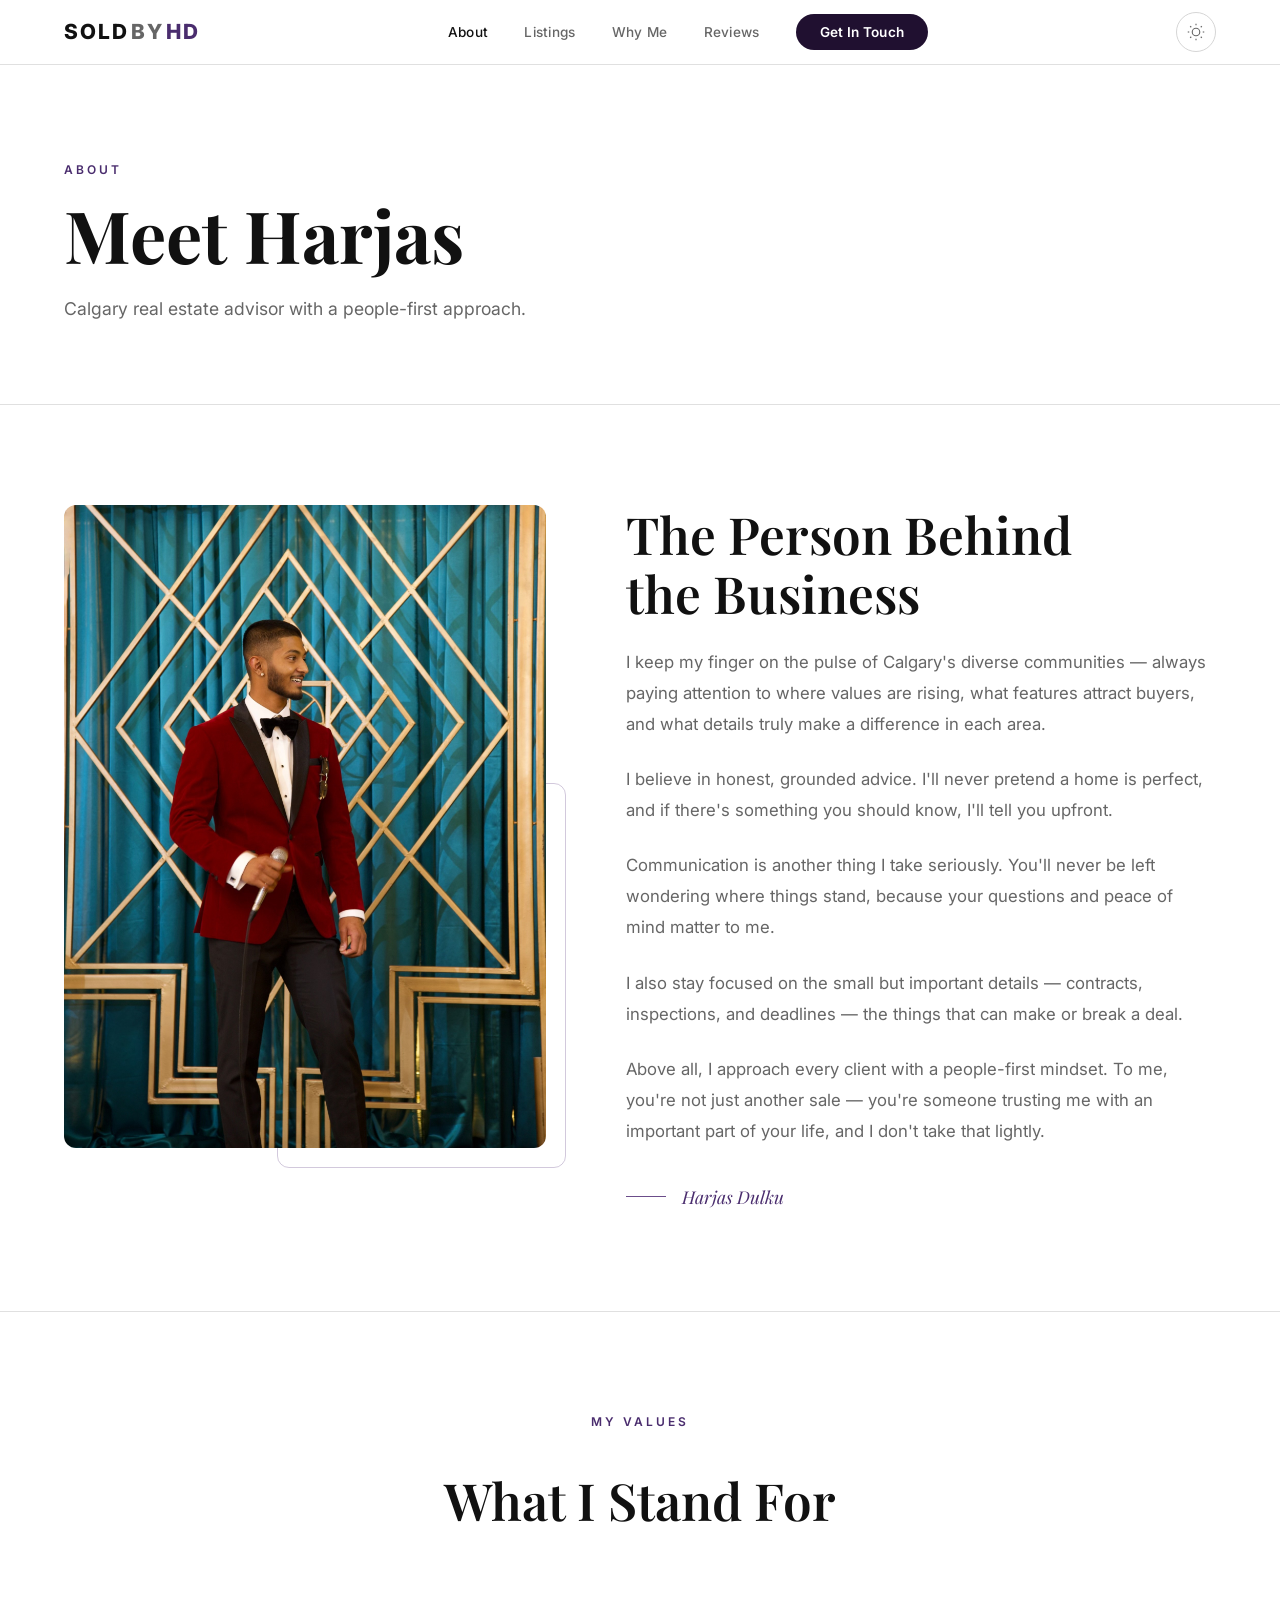
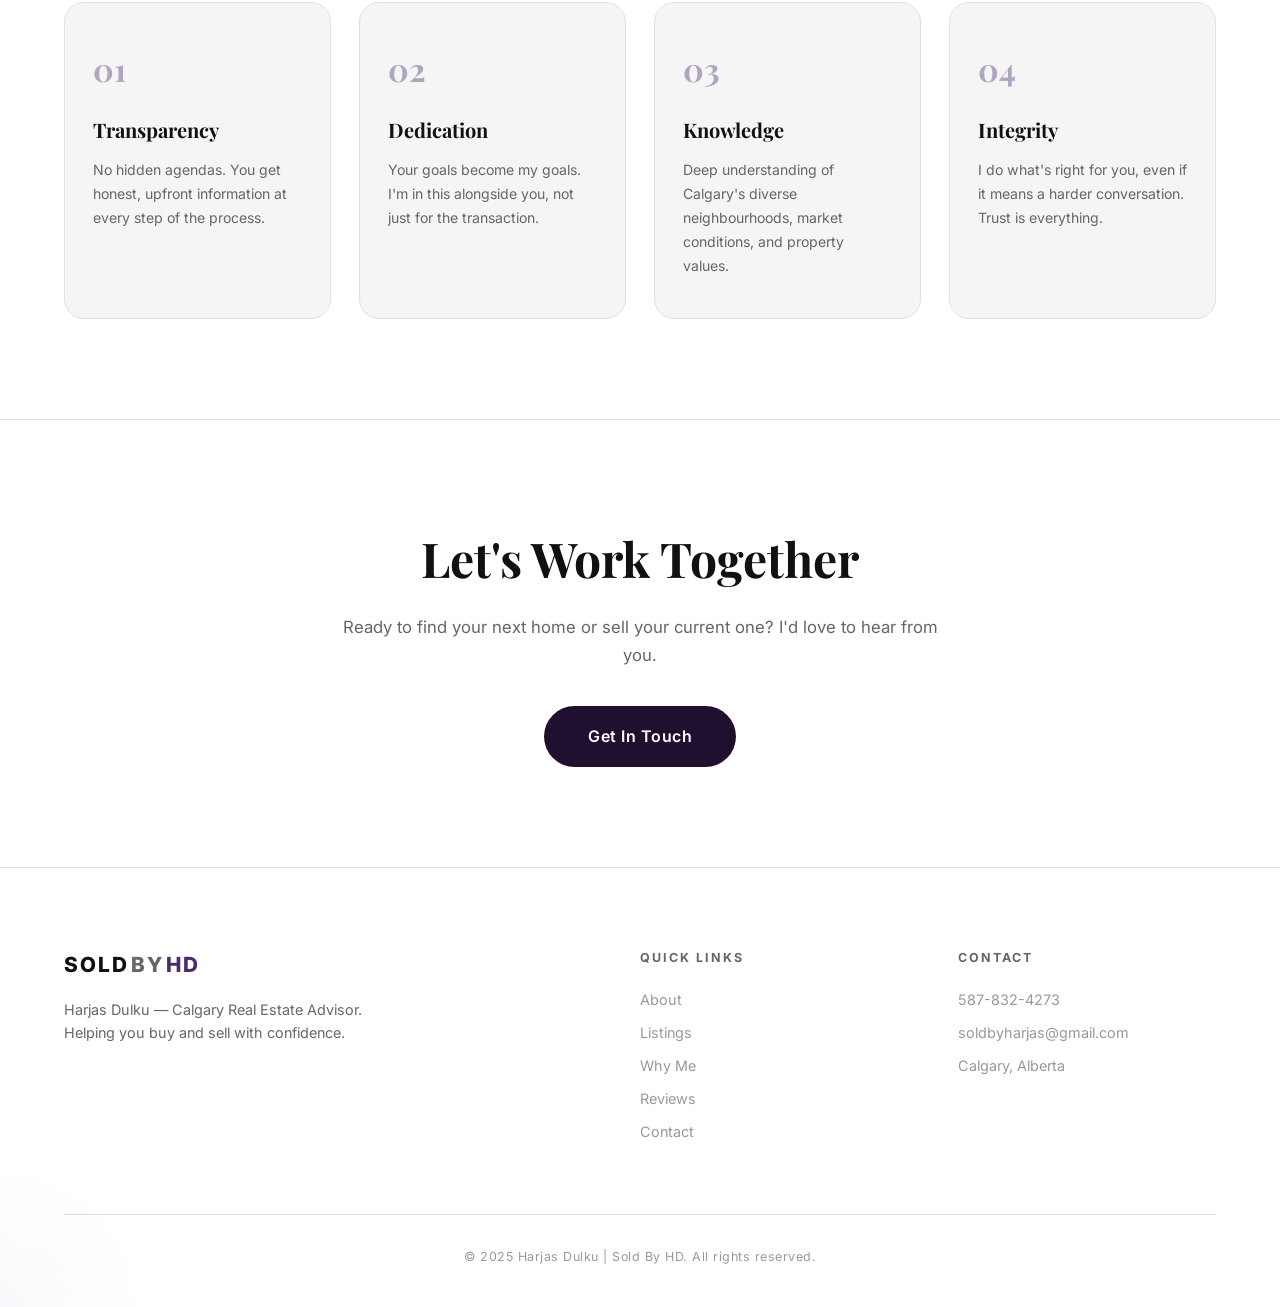
==== about.html @ 69836112 "Initial commit — Sold By HD realtor website Multi-page static site for Harjas Dulku (Calgary real es" ====
<!DOCTYPE html>
<html lang="en">
<head>
  <meta charset="UTF-8">
  <meta name="viewport" content="width=device-width, initial-scale=1.0">
  <title>About Harjas Dulku | Sold By HD — Calgary Real Estate</title>
  <meta name="description" content="Meet Harjas Dulku — Calgary real estate advisor with deep community knowledge, honest advice, and a people-first approach.">
  <link rel="preconnect" href="https://fonts.googleapis.com">
  <link rel="preconnect" href="https://fonts.gstatic.com" crossorigin>
  <link href="https://fonts.googleapis.com/css2?family=Inter:wght@300;400;500;600;700;800;900&family=Playfair+Display:ital,wght@0,400;0,500;0,600;0,700;1,400;1,500&display=swap" rel="stylesheet">
  <link rel="stylesheet" href="styles.css">
</head>
<body>

  <!-- NAVBAR -->
  <nav class="navbar scrolled" id="navbar">
    <div class="nav-container">
      <a href="index.html" class="nav-logo">
        <span class="logo-sold">SOLD</span><span class="logo-by">BY</span><span class="logo-hd">HD</span>
      </a>
      <ul class="nav-links" id="navLinks">
        <li><a href="about.html" class="active">About</a></li>
        <li><a href="listings.html">Listings</a></li>
        <li><a href="why-me.html">Why Me</a></li>
        <li><a href="reviews.html">Reviews</a></li>
        <li><a href="contact.html" class="nav-cta">Get In Touch</a></li>
      </ul>
      <div class="nav-right">
        <button class="theme-toggle" id="themeToggle" aria-label="Toggle light/dark mode">
          <svg class="icon-moon" viewBox="0 0 24 24" fill="none" stroke="currentColor" stroke-width="1.5"><path d="M21 12.79A9 9 0 1111.21 3 7 7 0 0021 12.79z"/></svg>
          <svg class="icon-sun" viewBox="0 0 24 24" fill="none" stroke="currentColor" stroke-width="1.5"><circle cx="12" cy="12" r="5"/><line x1="12" y1="1" x2="12" y2="3"/><line x1="12" y1="21" x2="12" y2="23"/><line x1="4.22" y1="4.22" x2="5.64" y2="5.64"/><line x1="18.36" y1="18.36" x2="19.78" y2="19.78"/><line x1="1" y1="12" x2="3" y2="12"/><line x1="21" y1="12" x2="23" y2="12"/><line x1="4.22" y1="19.78" x2="5.64" y2="18.36"/><line x1="18.36" y1="5.64" x2="19.78" y2="4.22"/></svg>
        </button>
        <button class="nav-toggle" id="navToggle" aria-label="Toggle navigation">
          <span></span><span></span><span></span>
        </button>
      </div>
    </div>
  </nav>

  <!-- PAGE HERO -->
  <section class="page-hero">
    <div class="container">
      <div class="page-hero-content">
        <div class="section-tag reveal">About</div>
        <h1 class="page-hero-title reveal">Meet Harjas</h1>
        <p class="page-hero-subtitle reveal">Calgary real estate advisor with a people-first approach.</p>
      </div>
    </div>
  </section>

  <!-- ABOUT MAIN -->
  <section class="about-page">
    <div class="container">
      <div class="about-page-grid">
        <div class="about-page-image reveal">
          <img src="Images/Dynamic Solo.jpeg" alt="Harjas Dulku at a formal event" class="about-real-image">
          <div class="about-image-accent"></div>
        </div>
        <div class="about-page-content">
          <h2 class="section-title reveal">The Person Behind<br>the Business</h2>
          <p class="about-text reveal">
            I keep my finger on the pulse of Calgary's diverse communities — always paying attention to where values are rising, what features attract buyers, and what details truly make a difference in each area.
          </p>
          <p class="about-text reveal">
            I believe in honest, grounded advice. I'll never pretend a home is perfect, and if there's something you should know, I'll tell you upfront.
          </p>
          <p class="about-text reveal">
            Communication is another thing I take seriously. You'll never be left wondering where things stand, because your questions and peace of mind matter to me.
          </p>
          <p class="about-text reveal">
            I also stay focused on the small but important details — contracts, inspections, and deadlines — the things that can make or break a deal.
          </p>
          <p class="about-text reveal">
            Above all, I approach every client with a people-first mindset. To me, you're not just another sale — you're someone trusting me with an important part of your life, and I don't take that lightly.
          </p>
          <div class="about-signature reveal">
            <div class="signature-line"></div>
            <span>Harjas Dulku</span>
          </div>
        </div>
      </div>
    </div>
  </section>

  <!-- VALUES -->
  <section class="values-section">
    <div class="container">
      <div class="section-header center">
        <div class="section-tag reveal">My Values</div>
        <h2 class="section-title reveal">What I Stand For</h2>
      </div>
      <div class="values-grid">
        <div class="value-card reveal">
          <div class="value-number">01</div>
          <h3>Transparency</h3>
          <p>No hidden agendas. You get honest, upfront information at every step of the process.</p>
        </div>
        <div class="value-card reveal">
          <div class="value-number">02</div>
          <h3>Dedication</h3>
          <p>Your goals become my goals. I'm in this alongside you, not just for the transaction.</p>
        </div>
        <div class="value-card reveal">
          <div class="value-number">03</div>
          <h3>Knowledge</h3>
          <p>Deep understanding of Calgary's diverse neighbourhoods, market conditions, and property values.</p>
        </div>
        <div class="value-card reveal">
          <div class="value-number">04</div>
          <h3>Integrity</h3>
          <p>I do what's right for you, even if it means a harder conversation. Trust is everything.</p>
        </div>
      </div>
    </div>
  </section>

  <!-- ABOUT CTA -->
  <section class="cta-banner">
    <div class="container">
      <div class="cta-content reveal">
        <h2>Let's Work Together</h2>
        <p>Ready to find your next home or sell your current one? I'd love to hear from you.</p>
        <a href="contact.html" class="btn btn-primary btn-lg">Get In Touch</a>
      </div>
    </div>
  </section>

  <!-- FOOTER -->
  <footer class="footer">
    <div class="container">
      <div class="footer-grid">
        <div class="footer-brand">
          <a href="index.html" class="nav-logo">
            <span class="logo-sold">SOLD</span><span class="logo-by">BY</span><span class="logo-hd">HD</span>
          </a>
          <p>Harjas Dulku — Calgary Real Estate Advisor. Helping you buy and sell with confidence.</p>
        </div>
        <div class="footer-links">
          <h4>Quick Links</h4>
          <a href="about.html">About</a>
          <a href="listings.html">Listings</a>
          <a href="why-me.html">Why Me</a>
          <a href="reviews.html">Reviews</a>
          <a href="contact.html">Contact</a>
        </div>
        <div class="footer-contact">
          <h4>Contact</h4>
          <a href="tel:+15878324273">587-832-4273</a>
          <a href="mailto:soldbyharjas@gmail.com">soldbyharjas@gmail.com</a>
          <p>Calgary, Alberta</p>
        </div>
      </div>
      <div class="footer-bottom">
        <p>&copy; 2025 Harjas Dulku | Sold By HD. All rights reserved.</p>
      </div>
    </div>
  </footer>

  <script src="script.js"></script>
</body>
</html>
---- styles.css ----
/* ============================================================
   SOLD BY HD — Harjas Dulku Real Estate
   Dark theme, flat black, no gradients. Clean & modern.
   ============================================================ */

/* --- RESET & BASE --- */
*, *::before, *::after {
  margin: 0;
  padding: 0;
  box-sizing: border-box;
}

/* Dark mode (default) */
:root,
[data-theme="dark"] {
  --black: #000000;
  --bg: #000000;
  --bg-card: #0a0a0a;
  --bg-elevated: #111111;
  --bg-hover: #1a1a1a;
  --white: #ffffff;
  --text: #e0e0e0;
  --text-muted: #888888;
  --text-dim: #555555;
  --accent: #201030;
  --accent-hover: #2e1a45;
  --accent-dim: rgba(32, 16, 48, 0.3);
  --accent-light: #a78bcc;
  --accent-text: #c4aee0;
  --border: #1a1a1a;
  --border-light: #222222;
  --radius: 12px;
  --radius-sm: 8px;
  --radius-lg: 20px;
  --transition: 0.35s cubic-bezier(0.25, 0.46, 0.45, 0.94);
  --transition-fast: 0.2s ease;
  --font-body: 'Inter', -apple-system, BlinkMacSystemFont, sans-serif;
  --font-display: 'Playfair Display', Georgia, serif;
}

/* Light mode */
[data-theme="light"] {
  --black: #ffffff;
  --bg: #ffffff;
  --bg-card: #f5f5f5;
  --bg-elevated: #eeeeee;
  --bg-hover: #e8e8e8;
  --white: #111111;
  --text: #333333;
  --text-muted: #666666;
  --text-dim: #999999;
  --accent: #201030;
  --accent-hover: #2e1a45;
  --accent-dim: rgba(32, 16, 48, 0.08);
  --accent-light: #6b4d8a;
  --accent-text: #4a2d6e;
  --border: #e0e0e0;
  --border-light: #d5d5d5;
}

/* System preference: light */
@media (prefers-color-scheme: light) {
  :root:not([data-theme="dark"]) {
    --black: #ffffff;
    --bg: #ffffff;
    --bg-card: #f5f5f5;
    --bg-elevated: #eeeeee;
    --bg-hover: #e8e8e8;
    --white: #111111;
    --text: #333333;
    --text-muted: #666666;
    --text-dim: #999999;
    --accent: #201030;
    --accent-hover: #2e1a45;
    --accent-dim: rgba(32, 16, 48, 0.08);
    --accent-light: #6b4d8a;
    --accent-text: #4a2d6e;
    --border: #e0e0e0;
    --border-light: #d5d5d5;
  }
}

html {
  scroll-behavior: smooth;
  scroll-padding-top: 80px;
}

body {
  font-family: var(--font-body);
  background: var(--black);
  color: var(--text);
  line-height: 1.6;
  -webkit-font-smoothing: antialiased;
  -moz-osx-font-smoothing: grayscale;
  overflow-x: hidden;
}

a {
  color: inherit;
  text-decoration: none;
}

img {
  max-width: 100%;
  display: block;
}

.container {
  max-width: 1200px;
  margin: 0 auto;
  padding: 0 24px;
}

/* --- REVEAL ANIMATION --- */
.reveal {
  opacity: 0;
  transform: translateY(40px);
  transition: opacity 0.8s cubic-bezier(0.25, 0.46, 0.45, 0.94),
              transform 0.8s cubic-bezier(0.25, 0.46, 0.45, 0.94);
}

.reveal.visible {
  opacity: 1;
  transform: translateY(0);
}

/* stagger children */
.reveal:nth-child(2) { transition-delay: 0.1s; }
.reveal:nth-child(3) { transition-delay: 0.2s; }
.reveal:nth-child(4) { transition-delay: 0.3s; }
.reveal:nth-child(5) { transition-delay: 0.4s; }

/* --- SECTION TAGS & TITLES --- */
.section-tag {
  font-size: 0.75rem;
  font-weight: 600;
  letter-spacing: 3px;
  text-transform: uppercase;
  color: var(--accent-text);
  margin-bottom: 16px;
}

.section-title {
  font-family: var(--font-display);
  font-size: clamp(2rem, 5vw, 3.2rem);
  font-weight: 600;
  color: var(--white);
  line-height: 1.15;
  margin-bottom: 24px;
}

.section-header {
  display: flex;
  justify-content: space-between;
  align-items: flex-end;
  margin-bottom: 48px;
  gap: 24px;
}

.section-header.center {
  flex-direction: column;
  align-items: center;
  text-align: center;
}

/* --- BUTTONS --- */
.btn {
  display: inline-flex;
  align-items: center;
  justify-content: center;
  gap: 8px;
  padding: 14px 32px;
  font-family: var(--font-body);
  font-size: 0.875rem;
  font-weight: 600;
  letter-spacing: 0.5px;
  border-radius: 50px;
  border: none;
  cursor: pointer;
  transition: all var(--transition);
  white-space: nowrap;
}

.btn-primary {
  background: var(--accent);
  color: #ffffff;
}

.btn-primary:hover {
  background: var(--accent-hover);
  transform: translateY(-2px);
  box-shadow: 0 8px 30px rgba(32, 16, 48, 0.5);
}

.btn-ghost {
  background: transparent;
  color: var(--white);
  border: 1px solid var(--border-light);
}

.btn-ghost:hover {
  border-color: var(--accent-light);
  color: var(--accent-text);
  transform: translateY(-2px);
}

.btn-lg {
  padding: 18px 44px;
  font-size: 1rem;
}

.btn-full {
  width: 100%;
}

/* ============================================================
   NAVBAR
   ============================================================ */
.navbar {
  position: fixed;
  top: 0;
  left: 0;
  width: 100%;
  z-index: 1000;
  padding: 20px 0;
  transition: all var(--transition);
}

.navbar.scrolled {
  background: color-mix(in srgb, var(--bg) 92%, transparent);
  backdrop-filter: blur(20px);
  -webkit-backdrop-filter: blur(20px);
  padding: 12px 0;
  border-bottom: 1px solid var(--border);
}

.nav-container {
  max-width: 1200px;
  margin: 0 auto;
  padding: 0 24px;
  display: flex;
  align-items: center;
  justify-content: space-between;
}

.nav-logo {
  font-size: 1.3rem;
  font-weight: 800;
  letter-spacing: 2px;
  display: flex;
  gap: 2px;
}

.logo-sold { color: var(--white); }
.logo-by { color: var(--text-muted); }
.logo-hd { color: var(--accent-text); }

.nav-links {
  display: flex;
  align-items: center;
  gap: 36px;
  list-style: none;
}

.nav-links a {
  font-size: 0.85rem;
  font-weight: 500;
  color: var(--text-muted);
  transition: color var(--transition-fast);
  letter-spacing: 0.3px;
}

.nav-links a:hover {
  color: var(--white);
}

.nav-cta {
  padding: 10px 24px !important;
  background: var(--accent);
  color: #ffffff !important;
  border-radius: 50px;
  font-weight: 600 !important;
}

.nav-cta:hover {
  background: var(--accent-hover) !important;
  color: #ffffff !important;
}

/* Nav right group */
.nav-right {
  display: flex;
  align-items: center;
  gap: 12px;
  flex-shrink: 0;
}

/* Theme toggle */
.theme-toggle {
  width: 40px;
  height: 40px;
  border: 1px solid var(--border-light);
  border-radius: 50%;
  background: transparent;
  color: var(--text-muted);
  cursor: pointer;
  display: flex;
  align-items: center;
  justify-content: center;
  transition: all var(--transition-fast);
  flex-shrink: 0;
}

.theme-toggle:hover {
  border-color: var(--accent-light);
  color: var(--accent-text);
}

.theme-toggle svg {
  width: 18px;
  height: 18px;
}

.theme-toggle .icon-moon,
.theme-toggle .icon-sun {
  display: none;
}

/* Show moon in dark mode (click to go light) */
:root:not([data-theme="light"]) .theme-toggle .icon-moon {
  display: block;
}
:root:not([data-theme="light"]) .theme-toggle .icon-sun {
  display: none;
}

/* Show sun in light mode (click to go dark) */
[data-theme="light"] .theme-toggle .icon-sun {
  display: block;
}
[data-theme="light"] .theme-toggle .icon-moon {
  display: none;
}

/* System light preference without explicit theme */
@media (prefers-color-scheme: light) {
  :root:not([data-theme="dark"]):not([data-theme="light"]) .theme-toggle .icon-sun {
    display: block;
  }
  :root:not([data-theme="dark"]):not([data-theme="light"]) .theme-toggle .icon-moon {
    display: none;
  }
}

/* Mobile toggle */
.nav-toggle {
  display: none;
  flex-direction: column;
  gap: 5px;
  background: none;
  border: none;
  cursor: pointer;
  padding: 4px;
  z-index: 1001;
}

.nav-toggle span {
  width: 24px;
  height: 2px;
  background: var(--white);
  transition: all var(--transition);
  border-radius: 2px;
}

.nav-toggle.active span:nth-child(1) {
  transform: rotate(45deg) translate(5px, 5px);
}

.nav-toggle.active span:nth-child(2) {
  opacity: 0;
}

.nav-toggle.active span:nth-child(3) {
  transform: rotate(-45deg) translate(5px, -5px);
}

/* ============================================================
   HERO
   ============================================================ */
.hero {
  position: relative;
  min-height: 100vh;
  display: flex;
  align-items: center;
  padding: 120px 24px 80px;
  overflow: hidden;
}

.hero-bg-overlay {
  position: absolute;
  inset: 0;
  background: var(--black);
  z-index: 0;
}

.hero-image {
  position: absolute;
  top: 0;
  right: 0;
  width: 45%;
  height: 100%;
  z-index: 1;
  overflow: hidden;
}

.hero-image img {
  width: 100%;
  height: 100%;
  object-fit: cover;
  object-position: top center;
}

/* Fade the image edges into the background */
.hero-image::after {
  content: '';
  position: absolute;
  inset: 0;
  background:
    linear-gradient(to right, var(--bg) 0%, transparent 30%),
    linear-gradient(to bottom, var(--bg) 0%, transparent 15%);
  pointer-events: none;
}

.hero-content {
  position: relative;
  z-index: 2;
  max-width: 650px;
}

.hero-tag {
  font-size: 0.75rem;
  font-weight: 600;
  letter-spacing: 4px;
  text-transform: uppercase;
  color: var(--accent-text);
  margin-bottom: 28px;
}

.hero-title {
  font-family: var(--font-display);
  font-size: clamp(3rem, 7vw, 5.5rem);
  font-weight: 700;
  line-height: 1.05;
  margin-bottom: 28px;
}

.hero-line {
  display: block;
  color: var(--white);
}

.hero-line.accent {
  color: var(--accent-text);
  font-style: italic;
}

.hero-subtitle {
  font-size: 1.1rem;
  color: var(--text-muted);
  line-height: 1.7;
  max-width: 480px;
  margin-bottom: 40px;
}

.hero-actions {
  display: flex;
  gap: 16px;
  flex-wrap: wrap;
}

/* Scroll indicator */
.hero-scroll-indicator {
  position: absolute;
  bottom: 40px;
  left: 50%;
  transform: translateX(-50%);
  display: flex;
  flex-direction: column;
  align-items: center;
  gap: 8px;
  z-index: 3;
}

.hero-scroll-indicator span {
  font-size: 0.65rem;
  letter-spacing: 3px;
  text-transform: uppercase;
  color: var(--text-dim);
}

.scroll-line {
  width: 1px;
  height: 50px;
  background: var(--text-dim);
  position: relative;
  overflow: hidden;
}

.scroll-line::after {
  content: '';
  position: absolute;
  top: -100%;
  left: 0;
  width: 100%;
  height: 100%;
  background: var(--accent-light);
  animation: scrollPulse 2s ease-in-out infinite;
}

@keyframes scrollPulse {
  0% { top: -100%; }
  100% { top: 100%; }
}

/* ============================================================
   STATS BAR
   ============================================================ */
.stats-bar {
  padding: 60px 0;
  border-top: 1px solid var(--border);
  border-bottom: 1px solid var(--border);
}

.stats-grid {
  display: flex;
  align-items: center;
  justify-content: center;
  gap: 0;
}

.stat-item {
  flex: 1;
  text-align: center;
  padding: 16px 24px;
}

.stat-number {
  font-family: var(--font-display);
  font-size: clamp(2.2rem, 4vw, 3.5rem);
  font-weight: 700;
  color: var(--white);
}

.stat-suffix {
  font-family: var(--font-display);
  font-size: clamp(1.5rem, 3vw, 2.2rem);
  color: var(--accent-text);
  font-weight: 600;
}

.stat-label {
  display: block;
  font-size: 0.78rem;
  color: var(--text-muted);
  letter-spacing: 1px;
  text-transform: uppercase;
  margin-top: 8px;
}

.stat-divider {
  width: 1px;
  height: 60px;
  background: var(--border-light);
}

/* ============================================================
   ABOUT
   ============================================================ */
.about {
  padding: 120px 0;
}

.about-grid {
  display: grid;
  grid-template-columns: 1fr 1fr;
  gap: 80px;
  align-items: center;
}

.about-image {
  position: relative;
}

.about-image-accent {
  position: absolute;
  bottom: -20px;
  right: -20px;
  width: 60%;
  height: 60%;
  border: 1px solid var(--accent-light);
  border-radius: var(--radius);
  z-index: -1;
  opacity: 0.3;
}

.about-text {
  font-size: 1.05rem;
  color: var(--text-muted);
  line-height: 1.8;
  margin-bottom: 20px;
}

.about-signature {
  display: flex;
  align-items: center;
  gap: 16px;
  margin-top: 36px;
}

.signature-line {
  width: 40px;
  height: 1px;
  background: var(--accent-light);
}

.about-signature span {
  font-family: var(--font-display);
  font-size: 1.1rem;
  font-style: italic;
  color: var(--accent-text);
}

/* Image placeholders */
.image-placeholder {
  background: var(--bg-card);
  border: 1px solid var(--border);
  border-radius: var(--radius);
  display: flex;
  align-items: center;
  justify-content: center;
  overflow: hidden;
}

.image-placeholder span {
  font-size: 0.7rem;
  letter-spacing: 3px;
  text-transform: uppercase;
  color: var(--text-dim);
  font-weight: 600;
}

.image-placeholder.portrait {
  aspect-ratio: 3/4;
}

.image-placeholder.portrait.tall {
  aspect-ratio: 2/3;
}

.image-placeholder.landscape {
  aspect-ratio: 16/10;
}

/* ============================================================
   SERVICES
   ============================================================ */
.services {
  padding: 100px 0;
  border-top: 1px solid var(--border);
}

.services-grid {
  display: grid;
  grid-template-columns: repeat(3, 1fr);
  gap: 32px;
}

.service-card {
  background: var(--bg-card);
  border: 1px solid var(--border);
  border-radius: var(--radius-lg);
  padding: 44px 36px;
  transition: all var(--transition);
}

.service-card:hover {
  border-color: var(--accent-light);
  transform: translateY(-4px);
  background: var(--bg-elevated);
}

.service-icon {
  width: 48px;
  height: 48px;
  color: var(--accent-text);
  margin-bottom: 28px;
}

.service-icon svg {
  width: 100%;
  height: 100%;
}

.service-card h3 {
  font-family: var(--font-display);
  font-size: 1.4rem;
  color: var(--white);
  margin-bottom: 14px;
}

.service-card p {
  font-size: 0.92rem;
  color: var(--text-muted);
  line-height: 1.7;
}

/* ============================================================
   LISTINGS
   ============================================================ */
.listings {
  padding: 120px 0;
  border-top: 1px solid var(--border);
}

.listings-grid {
  display: grid;
  grid-template-columns: repeat(3, 1fr);
  gap: 28px;
}

.listing-card {
  background: var(--bg-card);
  border: 1px solid var(--border);
  border-radius: var(--radius-lg);
  overflow: hidden;
  transition: all var(--transition);
  display: block;
}

.listing-card:hover {
  border-color: var(--accent-light);
  transform: translateY(-6px);
  box-shadow: 0 20px 60px rgba(0, 0, 0, 0.4);
}

.listing-image {
  position: relative;
  overflow: hidden;
}

.listing-image .image-placeholder {
  border-radius: 0;
  border: none;
}

.listing-badge {
  position: absolute;
  top: 16px;
  left: 16px;
  background: var(--accent);
  color: #ffffff;
  font-size: 0.7rem;
  font-weight: 700;
  letter-spacing: 1px;
  text-transform: uppercase;
  padding: 6px 14px;
  border-radius: 50px;
}

.listing-badge.soon {
  background: var(--bg-elevated);
  color: var(--text-muted);
  border: 1px solid var(--border-light);
}

.listing-overlay {
  position: absolute;
  inset: 0;
  background: rgba(0, 0, 0, 0.6);
  display: flex;
  align-items: center;
  justify-content: center;
  opacity: 0;
  transition: opacity var(--transition);
}

.listing-card:hover .listing-overlay {
  opacity: 1;
}

.listing-overlay span {
  color: var(--white);
  font-size: 0.85rem;
  font-weight: 600;
  letter-spacing: 0.5px;
}

.listing-info {
  padding: 24px;
}

.listing-info h3 {
  font-family: var(--font-display);
  font-size: 1.2rem;
  color: var(--white);
  margin-bottom: 8px;
}

.listing-location {
  display: flex;
  align-items: center;
  gap: 6px;
  font-size: 0.85rem;
  color: var(--text-muted);
  margin-bottom: 16px;
}

.listing-location svg {
  color: var(--accent-text);
  flex-shrink: 0;
}

.listing-details {
  padding-top: 16px;
  border-top: 1px solid var(--border);
}

.listing-details span {
  font-size: 0.8rem;
  font-weight: 600;
  color: var(--accent-text);
  letter-spacing: 0.3px;
}

/* Featured duo layout (2/3 + 1/3) */
.featured-duo {
  display: grid;
  grid-template-columns: 2fr 1fr;
  gap: 28px;
  align-items: stretch;
}

.featured-duo .listing-card {
  height: 100%;
}

.featured-duo .listing-cta-card {
  min-height: 100%;
}

@media (max-width: 768px) {
  .featured-duo {
    grid-template-columns: 1fr;
  }
}

/* Real listing images */
.listing-real-image {
  width: 100%;
  aspect-ratio: 16/10;
  object-fit: cover;
  display: block;
}

.listing-real-image.lg {
  aspect-ratio: auto;
  height: 100%;
  min-height: 350px;
}

/* Sold listing cards */
.listing-card.sold {
  opacity: 0.7;
}

.listing-card.sold:hover {
  opacity: 1;
}

.sold-hero {
  aspect-ratio: 16/10;
  background: var(--bg-elevated);
  display: flex;
  align-items: center;
  justify-content: center;
  position: relative;
  overflow: hidden;
}

.sold-hero::before {
  content: '';
  position: absolute;
  inset: 0;
  border: 1px solid var(--border);
  opacity: 0.5;
}

.sold-hero-text {
  font-family: var(--font-display);
  font-size: 2.5rem;
  font-weight: 700;
  font-style: italic;
  color: var(--text-dim);
  letter-spacing: 4px;
  text-transform: uppercase;
  opacity: 0.35;
  user-select: none;
}

.listing-card.sold:hover .sold-hero-text {
  opacity: 0.55;
}

.listing-badge.sold-badge {
  background: #1a1a1a;
  color: #888888;
  border: 1px solid #333333;
}

.sold-text {
  color: var(--text-dim) !important;
}

/* CTA listing card */
.listing-cta-card {
  border: 1px dashed var(--border-light) !important;
  background: transparent !important;
  display: flex !important;
  align-items: center;
  justify-content: center;
  cursor: pointer;
}

.listing-cta-card:hover {
  border-color: var(--accent-light) !important;
  background: var(--bg-card) !important;
}

.listing-cta-inner {
  text-align: center;
  padding: 40px 24px;
}

.listing-cta-icon {
  width: 56px;
  height: 56px;
  border-radius: 50%;
  border: 1px solid var(--border-light);
  display: flex;
  align-items: center;
  justify-content: center;
  margin: 0 auto 20px;
  color: var(--text-dim);
  transition: all var(--transition);
}

.listing-cta-card:hover .listing-cta-icon {
  border-color: var(--accent-light);
  color: var(--accent-text);
}

.listing-cta-inner h3 {
  font-family: var(--font-display);
  font-size: 1.2rem;
  color: var(--white);
  margin-bottom: 8px;
}

.listing-cta-inner p {
  font-size: 0.85rem;
  color: var(--text-muted);
  line-height: 1.6;
  margin-bottom: 16px;
}

.listing-cta-link {
  font-size: 0.82rem;
  font-weight: 600;
  color: var(--accent-text);
  letter-spacing: 0.3px;
}

/* ============================================================
   WHY ME
   ============================================================ */
.why-me {
  padding: 120px 0;
  border-top: 1px solid var(--border);
}

.why-me-grid {
  display: grid;
  grid-template-columns: 1.2fr 0.8fr;
  gap: 80px;
  align-items: start;
}

.why-me-points {
  display: flex;
  flex-direction: column;
  gap: 36px;
  margin-top: 16px;
}

.why-point {
  display: flex;
  gap: 24px;
  align-items: flex-start;
  padding: 28px;
  background: var(--bg-card);
  border: 1px solid var(--border);
  border-radius: var(--radius);
  transition: all var(--transition);
}

.why-point:hover {
  border-color: var(--accent-light);
  background: var(--bg-elevated);
}

.why-point-number {
  font-family: var(--font-display);
  font-size: 1.8rem;
  font-weight: 700;
  color: var(--accent-text);
  opacity: 0.5;
  line-height: 1;
  flex-shrink: 0;
  min-width: 40px;
}

.why-point h4 {
  font-size: 1.05rem;
  color: var(--white);
  margin-bottom: 8px;
  font-weight: 600;
}

.why-point p {
  font-size: 0.9rem;
  color: var(--text-muted);
  line-height: 1.7;
}

.why-me-visual {
  position: sticky;
  top: 120px;
}

/* ============================================================
   REVIEWS
   ============================================================ */
.reviews {
  padding: 120px 0;
  border-top: 1px solid var(--border);
}

.reviews-grid {
  display: grid;
  grid-template-columns: repeat(3, 1fr);
  gap: 28px;
  margin-top: 48px;
}

.review-card {
  background: var(--bg-card);
  border: 1px solid var(--border);
  border-radius: var(--radius-lg);
  padding: 40px 32px;
  transition: all var(--transition);
}

.review-card:hover {
  border-color: var(--accent-light);
  transform: translateY(-4px);
}

.review-stars {
  color: var(--accent-text);
  font-size: 1.1rem;
  letter-spacing: 3px;
  margin-bottom: 20px;
}

.review-text {
  font-size: 0.95rem;
  color: var(--text-muted);
  line-height: 1.7;
  font-style: italic;
  margin-bottom: 28px;
}

.review-author {
  display: flex;
  align-items: center;
  gap: 14px;
}

.review-avatar {
  width: 44px;
  height: 44px;
  border-radius: 50%;
  background: var(--bg-elevated);
  border: 1px solid var(--border-light);
  display: flex;
  align-items: center;
  justify-content: center;
  color: var(--text-dim);
  font-size: 0.85rem;
}

.promise-title {
  font-family: var(--font-display);
  font-size: 1.1rem;
  color: var(--white);
  margin-bottom: 12px;
}

.review-author strong {
  display: block;
  color: var(--white);
  font-size: 0.9rem;
}

.review-author span {
  font-size: 0.78rem;
  color: var(--text-dim);
}

/* ============================================================
   CTA BANNER
   ============================================================ */
.cta-banner {
  padding: 100px 0;
  border-top: 1px solid var(--border);
}

.cta-content {
  text-align: center;
  max-width: 600px;
  margin: 0 auto;
}

.cta-content h2 {
  font-family: var(--font-display);
  font-size: clamp(2rem, 4vw, 3rem);
  color: var(--white);
  margin-bottom: 16px;
}

.cta-content p {
  color: var(--text-muted);
  font-size: 1.05rem;
  line-height: 1.7;
  margin-bottom: 36px;
}

/* ============================================================
   CONTACT
   ============================================================ */
.contact {
  padding: 120px 0;
  border-top: 1px solid var(--border);
}

.contact-grid {
  display: grid;
  grid-template-columns: 1fr 1fr;
  gap: 80px;
}

.contact-text {
  font-size: 1rem;
  color: var(--text-muted);
  line-height: 1.7;
  margin-bottom: 40px;
}

.contact-details {
  display: flex;
  flex-direction: column;
  gap: 20px;
  margin-bottom: 36px;
}

.contact-item {
  display: flex;
  align-items: center;
  gap: 16px;
  padding: 20px;
  background: var(--bg-card);
  border: 1px solid var(--border);
  border-radius: var(--radius);
  transition: all var(--transition);
}

.contact-item:hover {
  border-color: var(--accent-light);
  background: var(--bg-elevated);
}

.contact-icon {
  width: 40px;
  height: 40px;
  color: var(--accent-text);
  flex-shrink: 0;
}

.contact-icon svg {
  width: 100%;
  height: 100%;
}

.contact-label {
  display: block;
  font-size: 0.72rem;
  letter-spacing: 1.5px;
  text-transform: uppercase;
  color: var(--text-dim);
  margin-bottom: 2px;
}

.contact-value {
  font-size: 1rem;
  color: var(--white);
  font-weight: 500;
}

/* Social Links */
.social-links {
  display: flex;
  gap: 12px;
}

.social-link {
  width: 48px;
  height: 48px;
  border: 1px solid var(--border-light);
  border-radius: 50%;
  display: flex;
  align-items: center;
  justify-content: center;
  color: var(--text-muted);
  transition: all var(--transition);
}

.social-link svg {
  width: 20px;
  height: 20px;
}

.social-link:hover {
  border-color: var(--accent-light);
  color: var(--accent-text);
  transform: translateY(-3px);
}

/* Contact Form */
.contact-form-wrap {
  background: var(--bg-card);
  border: 1px solid var(--border);
  border-radius: var(--radius-lg);
  padding: 48px;
}

.contact-form {
  display: grid;
  grid-template-columns: 1fr 1fr;
  gap: 24px;
}

.form-group {
  position: relative;
}

.form-group.full {
  grid-column: 1 / -1;
}

.form-group input,
.form-group textarea,
.form-group select {
  width: 100%;
  padding: 18px 16px 8px;
  background: var(--bg-elevated);
  border: 1px solid var(--border-light);
  border-radius: var(--radius-sm);
  color: var(--white);
  font-family: var(--font-body);
  font-size: 0.92rem;
  transition: border-color var(--transition-fast);
  outline: none;
  -webkit-appearance: none;
}

.form-group select {
  cursor: pointer;
}

.form-group textarea {
  resize: vertical;
  min-height: 120px;
}

.form-group input:focus,
.form-group textarea:focus,
.form-group select:focus {
  border-color: var(--accent-light);
}

.form-group label {
  position: absolute;
  top: 50%;
  left: 16px;
  transform: translateY(-50%);
  font-size: 0.85rem;
  color: var(--text-dim);
  pointer-events: none;
  transition: all var(--transition-fast);
}

.form-group textarea ~ label {
  top: 18px;
  transform: none;
}

.form-group input:focus ~ label,
.form-group input:not(:placeholder-shown) ~ label,
.form-group textarea:focus ~ label,
.form-group textarea:not(:placeholder-shown) ~ label,
.form-group select:focus ~ label,
.form-group select:valid ~ label {
  top: 8px;
  transform: none;
  font-size: 0.65rem;
  letter-spacing: 1px;
  text-transform: uppercase;
  color: var(--accent-text);
}

/* ============================================================
   FOOTER
   ============================================================ */
.footer {
  padding: 80px 0 40px;
  border-top: 1px solid var(--border);
}

.footer-grid {
  display: grid;
  grid-template-columns: 2fr 1fr 1fr;
  gap: 60px;
  margin-bottom: 60px;
}

.footer-brand p {
  color: var(--text-muted);
  font-size: 0.9rem;
  line-height: 1.6;
  margin-top: 16px;
  max-width: 300px;
}

.footer-links h4,
.footer-contact h4 {
  font-size: 0.78rem;
  letter-spacing: 2px;
  text-transform: uppercase;
  color: var(--text-muted);
  margin-bottom: 20px;
}

.footer-links a,
.footer-contact a,
.footer-contact p {
  display: block;
  font-size: 0.9rem;
  color: var(--text-dim);
  margin-bottom: 10px;
  transition: color var(--transition-fast);
}

.footer-links a:hover,
.footer-contact a:hover {
  color: var(--accent-text);
}

.footer-bottom {
  padding-top: 32px;
  border-top: 1px solid var(--border);
  text-align: center;
}

.footer-bottom p {
  font-size: 0.78rem;
  color: var(--text-dim);
  letter-spacing: 0.5px;
}

/* ============================================================
   RESPONSIVE
   ============================================================ */
@media (max-width: 1024px) {
  .about-grid {
    gap: 48px;
  }

  .why-me-grid {
    grid-template-columns: 1fr;
    gap: 48px;
  }

  .why-me-visual {
    position: static;
    max-width: 400px;
    margin: 0 auto;
  }

  .listings-grid {
    grid-template-columns: repeat(2, 1fr);
  }

  .services-grid {
    grid-template-columns: repeat(2, 1fr);
  }
}

@media (max-width: 768px) {
  /* Nav mobile */
  .nav-toggle {
    display: flex;
  }

  .nav-right {
    gap: 8px;
  }

  .theme-toggle {
    width: 36px;
    height: 36px;
  }

  .theme-toggle svg {
    width: 16px;
    height: 16px;
  }

  .nav-links {
    position: fixed;
    top: 0;
    right: -100%;
    width: 80%;
    max-width: 360px;
    height: 100vh;
    background: var(--bg-card);
    flex-direction: column;
    justify-content: center;
    align-items: center;
    gap: 32px;
    transition: right var(--transition);
    border-left: 1px solid var(--border);
    z-index: 1000;
  }

  .nav-links.open {
    right: 0;
  }

  .nav-links a {
    font-size: 1.1rem;
    color: var(--white);
  }

  /* Hero */
  .hero {
    padding: 140px 24px 100px;
    min-height: 100svh;
  }

  .hero-image {
    display: none;
  }

  .hero-title {
    font-size: clamp(2.4rem, 10vw, 3.8rem);
  }

  .hero-scroll-indicator {
    display: none;
  }

  /* Stats */
  .stats-grid {
    flex-wrap: wrap;
    gap: 0;
  }

  .stat-item {
    flex: 0 0 50%;
    padding: 20px;
  }

  .stat-divider {
    display: none;
  }

  /* About */
  .about {
    padding: 80px 0;
  }

  .about-grid {
    grid-template-columns: 1fr;
    gap: 40px;
  }

  .about-image {
    max-width: 350px;
    margin: 0 auto;
  }

  /* Services */
  .services-grid {
    grid-template-columns: 1fr;
    gap: 20px;
  }

  /* Listings */
  .listings {
    padding: 80px 0;
  }

  .listings-grid {
    grid-template-columns: 1fr;
    gap: 20px;
  }

  .section-header {
    flex-direction: column;
    align-items: flex-start;
    gap: 16px;
  }

  /* Reviews */
  .reviews {
    padding: 80px 0;
  }

  .reviews-grid {
    grid-template-columns: 1fr;
    gap: 20px;
  }

  /* Contact */
  .contact {
    padding: 80px 0;
  }

  .contact-grid {
    grid-template-columns: 1fr;
    gap: 48px;
  }

  .contact-form {
    grid-template-columns: 1fr;
  }

  .contact-form-wrap {
    padding: 32px 24px;
  }

  /* Footer */
  .footer-grid {
    grid-template-columns: 1fr;
    gap: 40px;
  }

  /* Why Me */
  .why-me {
    padding: 80px 0;
  }

  .why-point {
    flex-direction: column;
    gap: 12px;
    padding: 24px;
  }
}

@media (max-width: 480px) {
  .hero-title {
    font-size: 2.4rem;
  }

  .hero-actions {
    flex-direction: column;
  }

  .hero-actions .btn {
    width: 100%;
    text-align: center;
  }

  .stat-item {
    flex: 0 0 100%;
  }

  .btn-lg {
    padding: 16px 32px;
    font-size: 0.9rem;
  }
}

/* ============================================================
   ACTIVE NAV LINK
   ============================================================ */
.nav-links a.active {
  color: var(--white);
}

/* ============================================================
   PAGE HERO (sub-pages)
   ============================================================ */
.page-hero {
  padding: 160px 0 80px;
  border-bottom: 1px solid var(--border);
}

.page-hero-content {
  max-width: 700px;
}

.page-hero-title {
  font-family: var(--font-display);
  font-size: clamp(2.8rem, 6vw, 4.5rem);
  font-weight: 700;
  color: var(--white);
  line-height: 1.1;
  margin-bottom: 20px;
}

.page-hero-subtitle {
  font-size: 1.1rem;
  color: var(--text-muted);
  line-height: 1.7;
  max-width: 520px;
}

/* ============================================================
   ABOUT PAGE
   ============================================================ */
.about-page {
  padding: 100px 0;
}

.about-page-grid {
  display: grid;
  grid-template-columns: 0.9fr 1.1fr;
  gap: 80px;
  align-items: start;
}

.about-page-image {
  position: relative;
  position: sticky;
  top: 100px;
}

.about-real-image {
  width: 100%;
  border-radius: var(--radius);
  aspect-ratio: 3/4;
  object-fit: cover;
  object-position: top center;
}

.about-page-content .about-text {
  font-size: 1.05rem;
  color: var(--text-muted);
  line-height: 1.85;
  margin-bottom: 24px;
}

/* Values */
.values-section {
  padding: 100px 0;
  border-top: 1px solid var(--border);
}

.values-grid {
  display: grid;
  grid-template-columns: repeat(4, 1fr);
  gap: 28px;
  margin-top: 48px;
}

.value-card {
  background: var(--bg-card);
  border: 1px solid var(--border);
  border-radius: var(--radius-lg);
  padding: 40px 28px;
  transition: all var(--transition);
}

.value-card:hover {
  border-color: var(--accent-light);
  transform: translateY(-4px);
}

.value-number {
  font-family: var(--font-display);
  font-size: 2rem;
  font-weight: 700;
  color: var(--accent-text);
  opacity: 0.4;
  margin-bottom: 20px;
}

.value-card h3 {
  font-family: var(--font-display);
  font-size: 1.25rem;
  color: var(--white);
  margin-bottom: 12px;
}

.value-card p {
  font-size: 0.88rem;
  color: var(--text-muted);
  line-height: 1.7;
}

/* ============================================================
   LISTINGS PAGE
   ============================================================ */
.filter-bar {
  padding: 32px 0;
  border-bottom: 1px solid var(--border);
}

.filter-tabs {
  display: flex;
  gap: 8px;
  flex-wrap: wrap;
}

.filter-tab {
  padding: 10px 24px;
  background: transparent;
  border: 1px solid var(--border-light);
  border-radius: 50px;
  color: var(--text-muted);
  font-family: var(--font-body);
  font-size: 0.82rem;
  font-weight: 500;
  cursor: pointer;
  transition: all var(--transition-fast);
  letter-spacing: 0.3px;
}

.filter-tab:hover {
  border-color: var(--accent-light);
  color: var(--white);
}

.filter-tab.active {
  background: var(--accent);
  border-color: var(--accent);
  color: #ffffff;
  font-weight: 600;
}

.listings-page {
  padding: 80px 0;
}

.listings-page-grid {
  display: flex;
  flex-direction: column;
  gap: 60px;
}

/* Large listing card */
.listing-card-lg {
  display: grid;
  grid-template-columns: 1.2fr 0.8fr;
  background: var(--bg-card);
  border: 1px solid var(--border);
  border-radius: var(--radius-lg);
  overflow: hidden;
  transition: all var(--transition);
}

.listing-card-lg:hover {
  border-color: var(--accent-light);
  box-shadow: 0 20px 60px rgba(0, 0, 0, 0.4);
}

.listing-card-lg-image {
  position: relative;
  overflow: hidden;
}

.listing-card-lg-image .image-placeholder {
  border-radius: 0;
  border: none;
  height: 100%;
  aspect-ratio: auto;
  min-height: 350px;
}

.image-placeholder.landscape-wide {
  aspect-ratio: auto;
  min-height: 100%;
}

.listing-card-lg-info {
  padding: 44px;
  display: flex;
  flex-direction: column;
  justify-content: center;
  gap: 20px;
}

.listing-card-lg-top h2 {
  font-family: var(--font-display);
  font-size: 1.8rem;
  color: var(--white);
  margin-bottom: 8px;
}

.listing-description {
  font-size: 0.92rem;
  color: var(--text-muted);
  line-height: 1.7;
}

.listing-features {
  display: flex;
  flex-direction: column;
  gap: 12px;
}

.listing-feature {
  display: flex;
  align-items: center;
  gap: 10px;
  color: var(--text-muted);
  font-size: 0.88rem;
}

.listing-feature svg {
  color: var(--accent-text);
  flex-shrink: 0;
}

.listing-card-lg-cta {
  margin-top: 8px;
}

.listings-grid-title {
  font-family: var(--font-display);
  font-size: 1.6rem;
  color: var(--white);
  margin-bottom: 28px;
}

.listings-grid-section .listings-grid {
  margin-top: 0;
}

/* ============================================================
   WHY ME PAGE
   ============================================================ */
.why-me-page {
  padding: 80px 0;
}

.why-block {
  display: grid;
  grid-template-columns: 1.1fr 0.9fr;
  gap: 60px;
  align-items: center;
  padding: 60px 0;
  border-bottom: 1px solid var(--border);
}

.why-block:last-child {
  border-bottom: none;
}

.why-block.reverse {
  direction: rtl;
}

.why-block.reverse > * {
  direction: ltr;
}

.why-block-content {
  display: flex;
  gap: 24px;
  align-items: flex-start;
}

.why-block-number {
  font-family: var(--font-display);
  font-size: 3rem;
  font-weight: 700;
  color: var(--accent-text);
  opacity: 0.3;
  line-height: 1;
  flex-shrink: 0;
  min-width: 60px;
}

.why-block-content h2 {
  font-family: var(--font-display);
  font-size: 1.6rem;
  color: var(--white);
  margin-bottom: 16px;
}

.why-block-content p {
  font-size: 1rem;
  color: var(--text-muted);
  line-height: 1.8;
  margin-bottom: 12px;
}

.text-muted-sm {
  font-size: 0.9rem !important;
  color: var(--text-dim) !important;
}

.why-block-image .image-placeholder {
  border-radius: var(--radius-lg);
}

/* Communication card widget */
.comm-card {
  background: var(--bg-card);
  border: 1px solid var(--border);
  border-radius: var(--radius-lg);
  padding: 32px;
  display: flex;
  flex-direction: column;
  gap: 24px;
}

.comm-card-header {
  display: flex;
  align-items: center;
  gap: 10px;
}

.comm-card-dot {
  width: 8px;
  height: 8px;
  border-radius: 50%;
  background: #34d399;
  box-shadow: 0 0 8px rgba(52, 211, 153, 0.4);
}

.comm-card-label {
  font-size: 0.75rem;
  letter-spacing: 1.5px;
  text-transform: uppercase;
  color: var(--text-dim);
}

.comm-card-items {
  display: flex;
  flex-direction: column;
  gap: 12px;
}

.comm-card-item {
  display: flex;
  align-items: center;
  gap: 14px;
  padding: 16px;
  background: var(--bg-elevated);
  border: 1px solid var(--border-light);
  border-radius: var(--radius);
  transition: all var(--transition);
}

.comm-card-item:hover {
  border-color: var(--accent-light);
}

.comm-card-item svg {
  color: var(--accent-text);
  flex-shrink: 0;
}

.comm-item-label {
  display: block;
  font-size: 0.65rem;
  letter-spacing: 1px;
  text-transform: uppercase;
  color: var(--text-dim);
  margin-bottom: 2px;
}

.comm-item-value {
  font-size: 0.9rem;
  color: var(--white);
  font-weight: 500;
}

.comm-card-socials {
  display: flex;
  gap: 10px;
  padding-top: 4px;
}

.comm-card-socials a {
  width: 40px;
  height: 40px;
  border: 1px solid var(--border-light);
  border-radius: 50%;
  display: flex;
  align-items: center;
  justify-content: center;
  color: var(--text-muted);
  transition: all var(--transition);
}

.comm-card-socials a:hover {
  border-color: var(--accent-light);
  color: var(--accent-text);
}

.photo-credit {
  display: block;
  font-size: 0.55rem;
  color: var(--text-dim);
  opacity: 0.4;
  text-align: right;
  margin-top: 6px;
  letter-spacing: 0.3px;
}

.why-block-real-image {
  width: 100%;
  aspect-ratio: 16/10;
  object-fit: cover;
  object-position: center 30%;
  border-radius: var(--radius-lg);
  display: block;
}

/* Process section */
.process-section {
  padding: 100px 0;
  border-top: 1px solid var(--border);
}

.process-grid {
  display: flex;
  align-items: flex-start;
  gap: 0;
  margin-top: 48px;
}

.process-step {
  flex: 1;
  text-align: center;
  padding: 0 24px;
}

.process-step-number {
  width: 56px;
  height: 56px;
  border-radius: 50%;
  background: var(--accent);
  color: #ffffff;
  font-family: var(--font-display);
  font-size: 1.3rem;
  font-weight: 700;
  display: flex;
  align-items: center;
  justify-content: center;
  margin: 0 auto 20px;
}

.process-step h3 {
  font-family: var(--font-display);
  font-size: 1.2rem;
  color: var(--white);
  margin-bottom: 10px;
}

.process-step p {
  font-size: 0.88rem;
  color: var(--text-muted);
  line-height: 1.6;
}

.process-connector {
  width: 60px;
  height: 1px;
  background: var(--border-light);
  margin-top: 28px;
  flex-shrink: 0;
}

/* ============================================================
   REVIEWS PAGE
   ============================================================ */
.reviews-highlight {
  padding: 80px 0;
  border-bottom: 1px solid var(--border);
}

.review-featured {
  max-width: 700px;
  margin: 0 auto;
  text-align: center;
}

.review-featured-quote {
  font-family: var(--font-display);
  font-size: 6rem;
  color: var(--accent-text);
  line-height: 0.5;
  opacity: 0.4;
  margin-bottom: 20px;
}

.review-featured-text {
  font-family: var(--font-display);
  font-size: 1.5rem;
  color: var(--text);
  line-height: 1.6;
  font-style: italic;
  margin-bottom: 36px;
}

.review-featured-author {
  display: flex;
  align-items: center;
  gap: 14px;
  justify-content: center;
}

.review-featured-avatar {
  width: 52px;
  height: 52px;
  border-radius: 50%;
  background: var(--accent);
  color: #ffffff;
  display: flex;
  align-items: center;
  justify-content: center;
  font-weight: 700;
  font-size: 0.9rem;
}

.review-featured-author strong {
  display: block;
  color: var(--white);
  font-size: 0.95rem;
}

.review-featured-author span {
  font-size: 0.8rem;
  color: var(--text-dim);
}

.reviews-page {
  padding: 80px 0;
}

.reviews-page-grid {
  display: grid;
  grid-template-columns: repeat(3, 1fr);
  gap: 28px;
  margin-top: 48px;
}

/* ============================================================
   CONTACT PAGE
   ============================================================ */
.contact-page {
  padding: 80px 0;
}

.contact-page-grid {
  display: grid;
  grid-template-columns: 0.8fr 1.2fr;
  gap: 60px;
  align-items: start;
}

.contact-info-side {
  display: flex;
  flex-direction: column;
  gap: 20px;
}

.contact-info-card {
  background: var(--bg-card);
  border: 1px solid var(--border);
  border-radius: var(--radius-lg);
  padding: 32px;
  transition: all var(--transition);
}

.contact-info-card:hover {
  border-color: var(--accent-light);
}

.contact-info-card-icon {
  width: 40px;
  height: 40px;
  color: var(--accent-text);
  margin-bottom: 16px;
}

.contact-info-card-icon svg {
  width: 100%;
  height: 100%;
}

.contact-info-card h3 {
  font-size: 0.72rem;
  letter-spacing: 2px;
  text-transform: uppercase;
  color: var(--text-dim);
  margin-bottom: 8px;
}

.contact-info-value {
  font-size: 1.1rem;
  color: var(--white);
  font-weight: 500;
  display: block;
  margin-bottom: 4px;
}

a.contact-info-value:hover {
  color: var(--accent-text);
}

.contact-info-note {
  font-size: 0.8rem;
  color: var(--text-dim);
}

.contact-socials {
  padding-top: 12px;
}

.contact-socials h4 {
  font-size: 0.72rem;
  letter-spacing: 2px;
  text-transform: uppercase;
  color: var(--text-dim);
  margin-bottom: 14px;
}

.contact-form-side .contact-form-wrap {
  position: sticky;
  top: 100px;
}

.contact-form-title {
  font-family: var(--font-display);
  font-size: 1.5rem;
  color: var(--white);
  margin-bottom: 8px;
}

.contact-form-subtitle {
  font-size: 0.9rem;
  color: var(--text-muted);
  margin-bottom: 32px;
}

/* Map */
.map-section {
  border-top: 1px solid var(--border);
}

.map-placeholder {
  height: 350px;
  border-radius: 0;
  border: none;
  border-left: none;
  border-right: none;
}

/* ============================================================
   RESPONSIVE — MULTI-PAGE ADDITIONS
   ============================================================ */
@media (max-width: 1024px) {
  .values-grid {
    grid-template-columns: repeat(2, 1fr);
  }

  .listing-card-lg {
    grid-template-columns: 1fr;
  }

  .listing-card-lg-image .image-placeholder {
    min-height: 280px;
  }

  .why-block {
    grid-template-columns: 1fr;
    gap: 32px;
  }

  .why-block.reverse {
    direction: ltr;
  }

  .process-grid {
    flex-wrap: wrap;
    justify-content: center;
    gap: 24px;
  }

  .process-connector {
    display: none;
  }

  .process-step {
    flex: 0 0 calc(50% - 12px);
  }

  .reviews-page-grid {
    grid-template-columns: repeat(2, 1fr);
  }

  .contact-page-grid {
    grid-template-columns: 1fr;
    gap: 48px;
  }
}

@media (max-width: 768px) {
  .page-hero {
    padding: 130px 0 60px;
  }

  .page-hero-title {
    font-size: clamp(2.2rem, 8vw, 3.2rem);
  }

  .about-page {
    padding: 60px 0;
  }

  .about-page-grid {
    grid-template-columns: 1fr;
    gap: 40px;
  }

  .about-page-image {
    position: static;
    max-width: 350px;
    margin: 0 auto;
  }

  .values-grid {
    grid-template-columns: 1fr;
    gap: 16px;
  }

  .listings-page {
    padding: 48px 0;
  }

  .listing-card-lg-info {
    padding: 28px;
  }

  .why-me-page {
    padding: 40px 0;
  }

  .why-block {
    padding: 40px 0;
  }

  .why-block-content {
    flex-direction: column;
    gap: 8px;
  }

  .why-block-number {
    font-size: 2rem;
  }

  .process-step {
    flex: 0 0 100%;
  }

  .reviews-page {
    padding: 48px 0;
  }

  .reviews-page-grid {
    grid-template-columns: 1fr;
    gap: 16px;
  }

  .review-featured-text {
    font-size: 1.2rem;
  }

  .contact-page {
    padding: 48px 0;
  }

  .map-placeholder {
    height: 250px;
  }
}

/* ============================================================
   CURSOR GLOW (SUBTLE, DESKTOP ONLY)
   ============================================================ */
.cursor-glow {
  position: fixed;
  width: 300px;
  height: 300px;
  border-radius: 50%;
  pointer-events: none;
  z-index: 9999;
  opacity: 0;
  transition: opacity 0.4s;
  background: radial-gradient(circle, rgba(167, 139, 204, 0.06) 0%, transparent 70%);
  transform: translate(-50%, -50%);
}

@media (hover: hover) and (pointer: fine) {
  .cursor-glow {
    opacity: 1;
  }
}
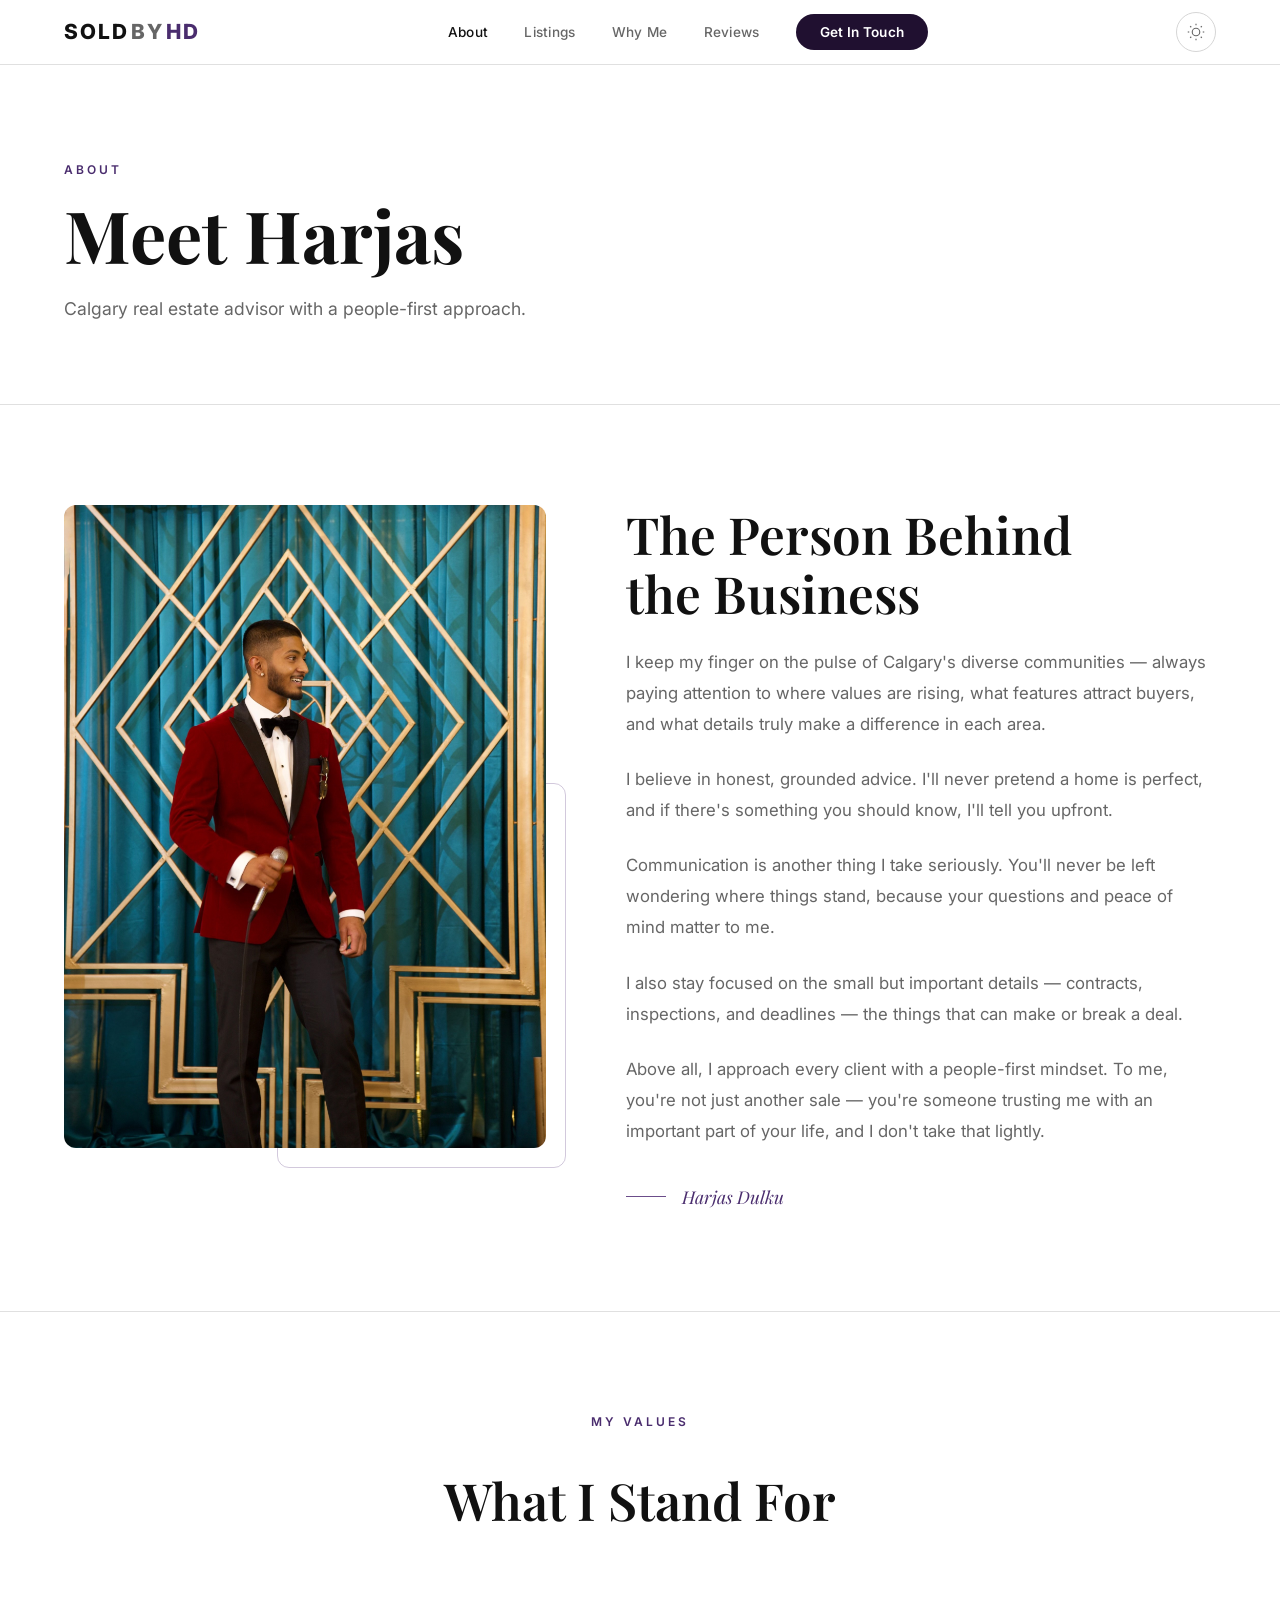
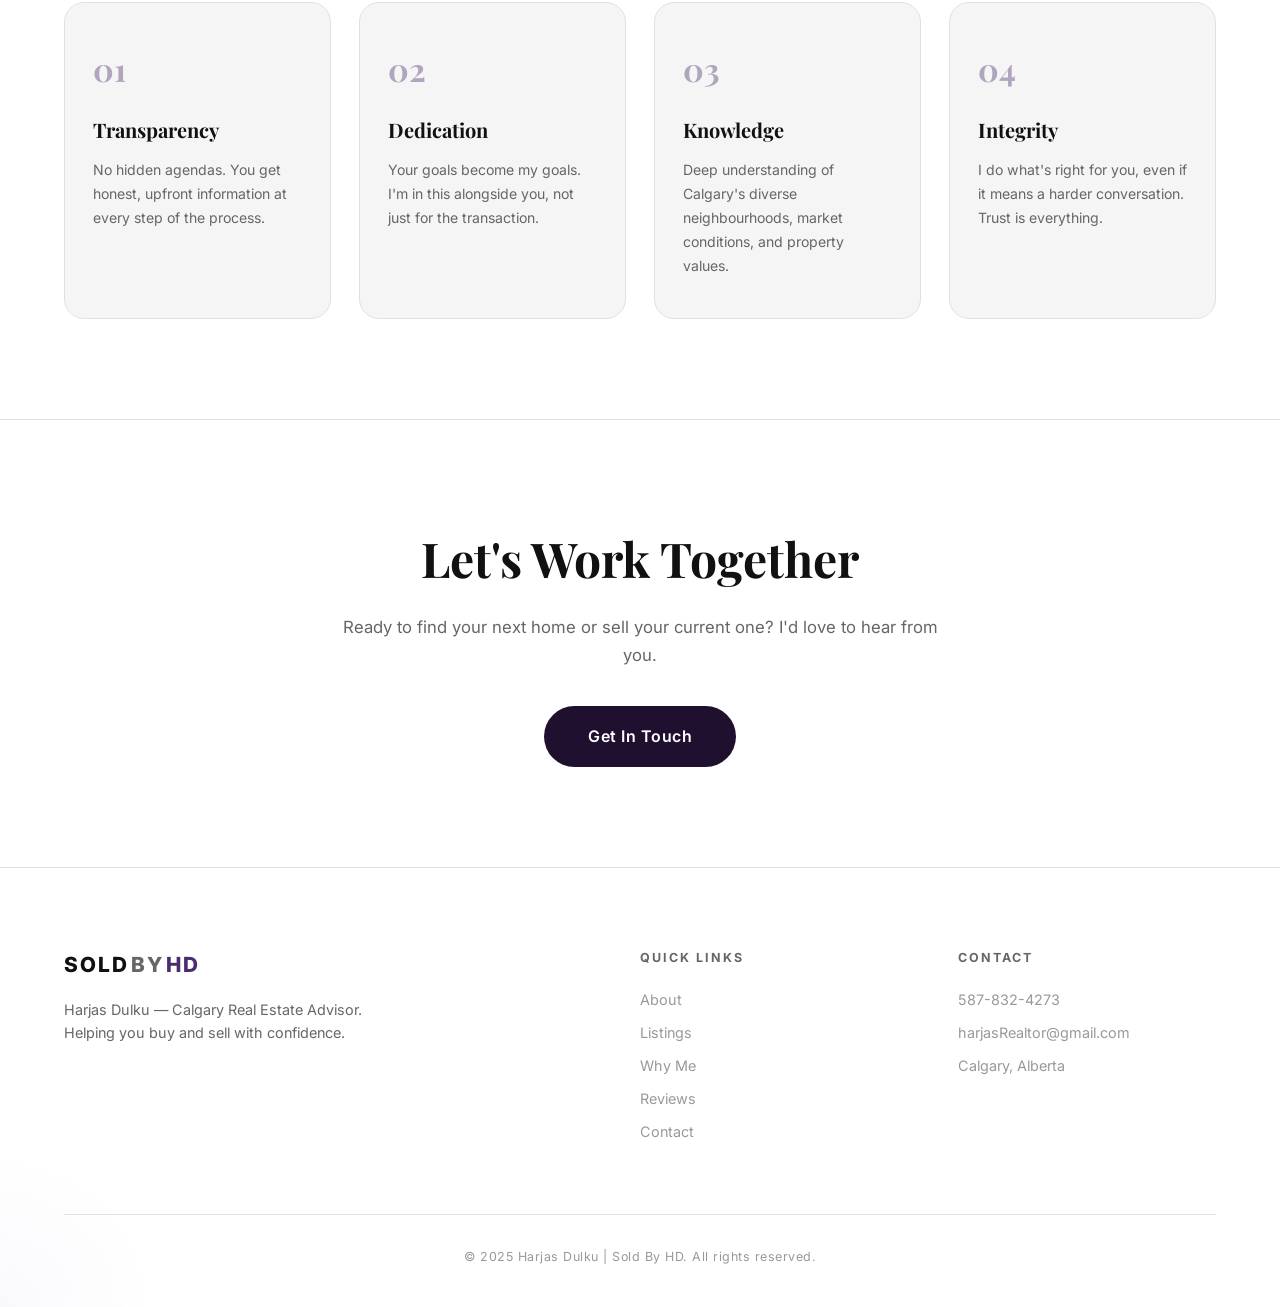
==== commit dcfe9836: "Update contact email to harjasRealtor@gmail.com Replace soldbyharjas@gmail.com across all page foote" ====
--- a/about.html
+++ b/about.html
@@ -146,7 +146,7 @@
         <div class="footer-contact">
           <h4>Contact</h4>
           <a href="tel:+15878324273">587-832-4273</a>
-          <a href="mailto:soldbyharjas@gmail.com">soldbyharjas@gmail.com</a>
+          <a href="mailto:harjasRealtor@gmail.com">harjasRealtor@gmail.com</a>
           <p>Calgary, Alberta</p>
         </div>
       </div>
--- a/styles.css
+++ b/styles.css
@@ -773,6 +773,13 @@
   border: 1px solid var(--border-light);
 }
 
+.listing-badge.past {
+  background: rgba(20, 20, 20, 0.85);
+  color: var(--text-muted);
+  border: 1px solid var(--border-light);
+  backdrop-filter: blur(4px);
+}
+
 .listing-overlay {
   position: absolute;
   inset: 0;
@@ -2292,6 +2299,26 @@
   border-right: none;
 }
 
+.map-embed {
+  width: 100%;
+  line-height: 0;
+  background: var(--bg);
+}
+
+.map-embed iframe {
+  display: block;
+  width: 100%;
+  height: 450px;
+  border: 0;
+  filter: invert(92%) hue-rotate(180deg) brightness(0.95) contrast(0.9) saturate(0.8);
+}
+
+@media (max-width: 768px) {
+  .map-embed iframe {
+    height: 320px;
+  }
+}
+
 /* ============================================================
    RESPONSIVE — MULTI-PAGE ADDITIONS
    ============================================================ */
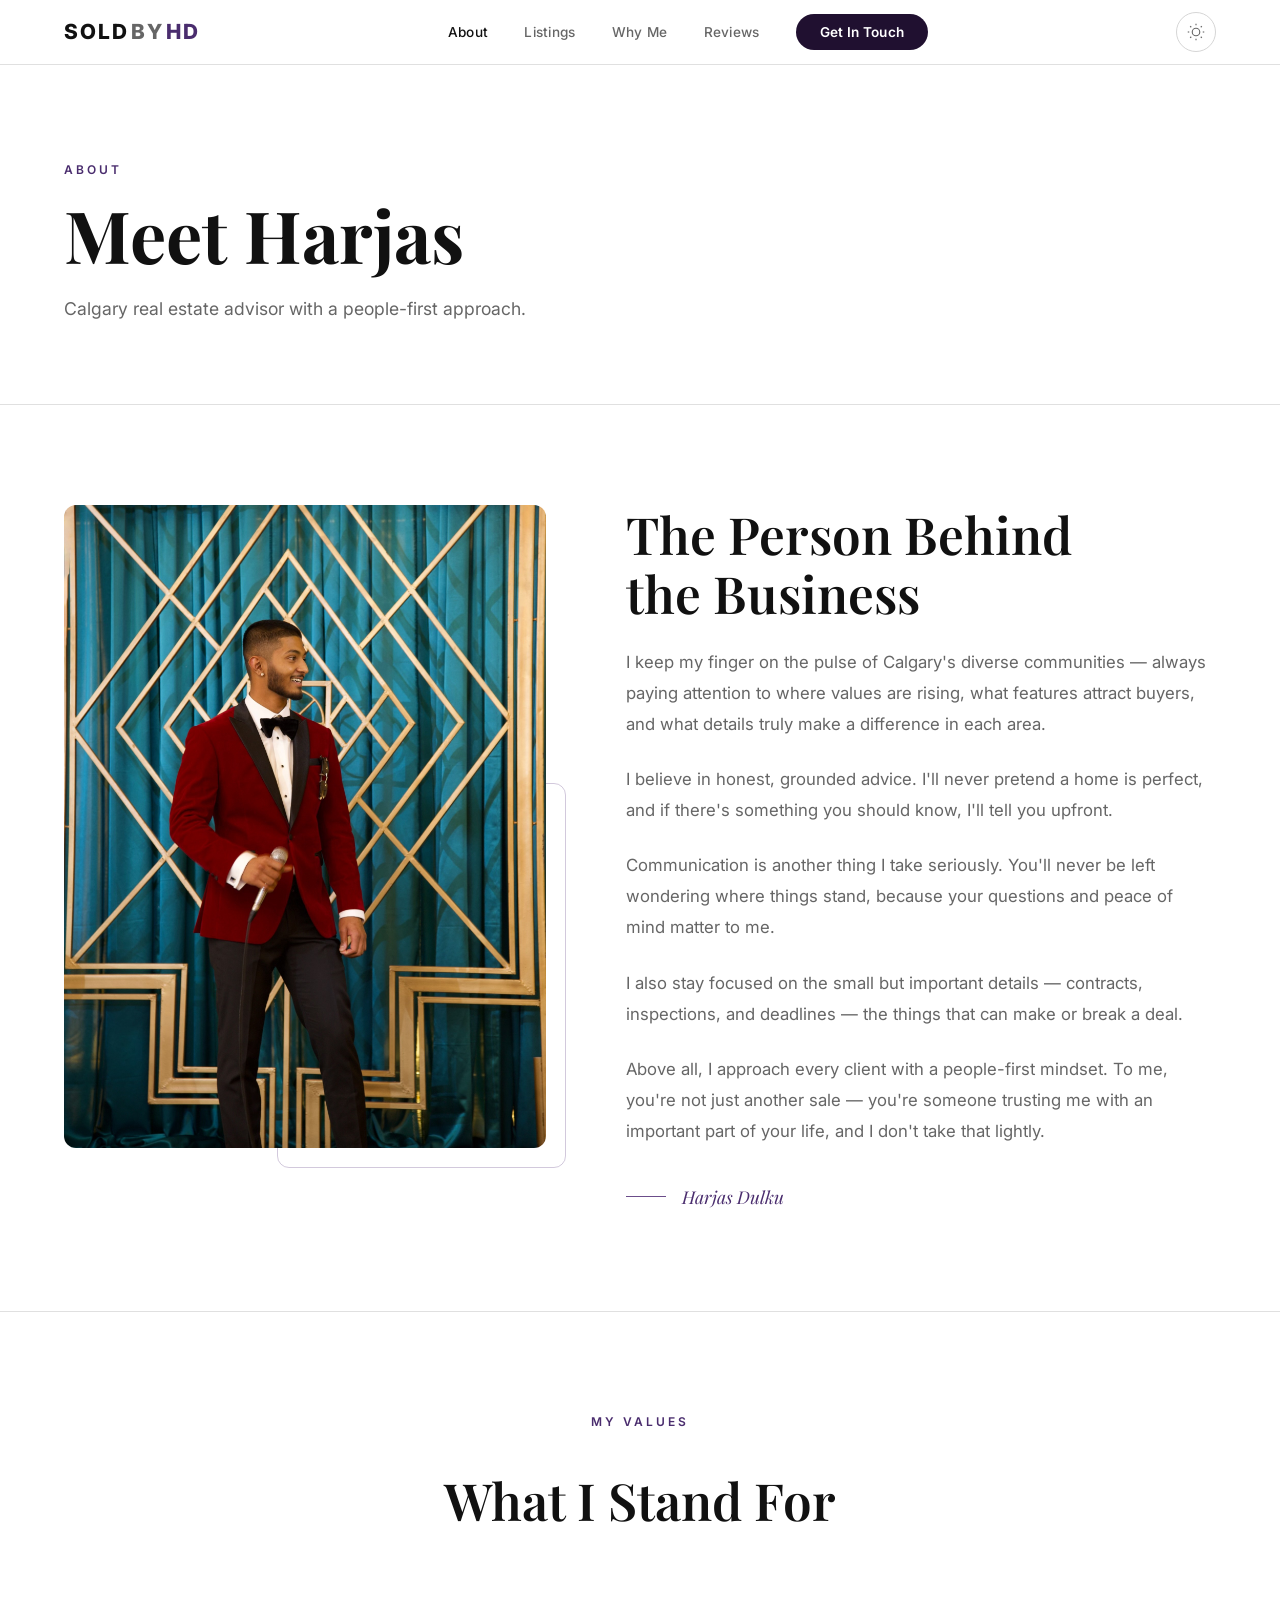
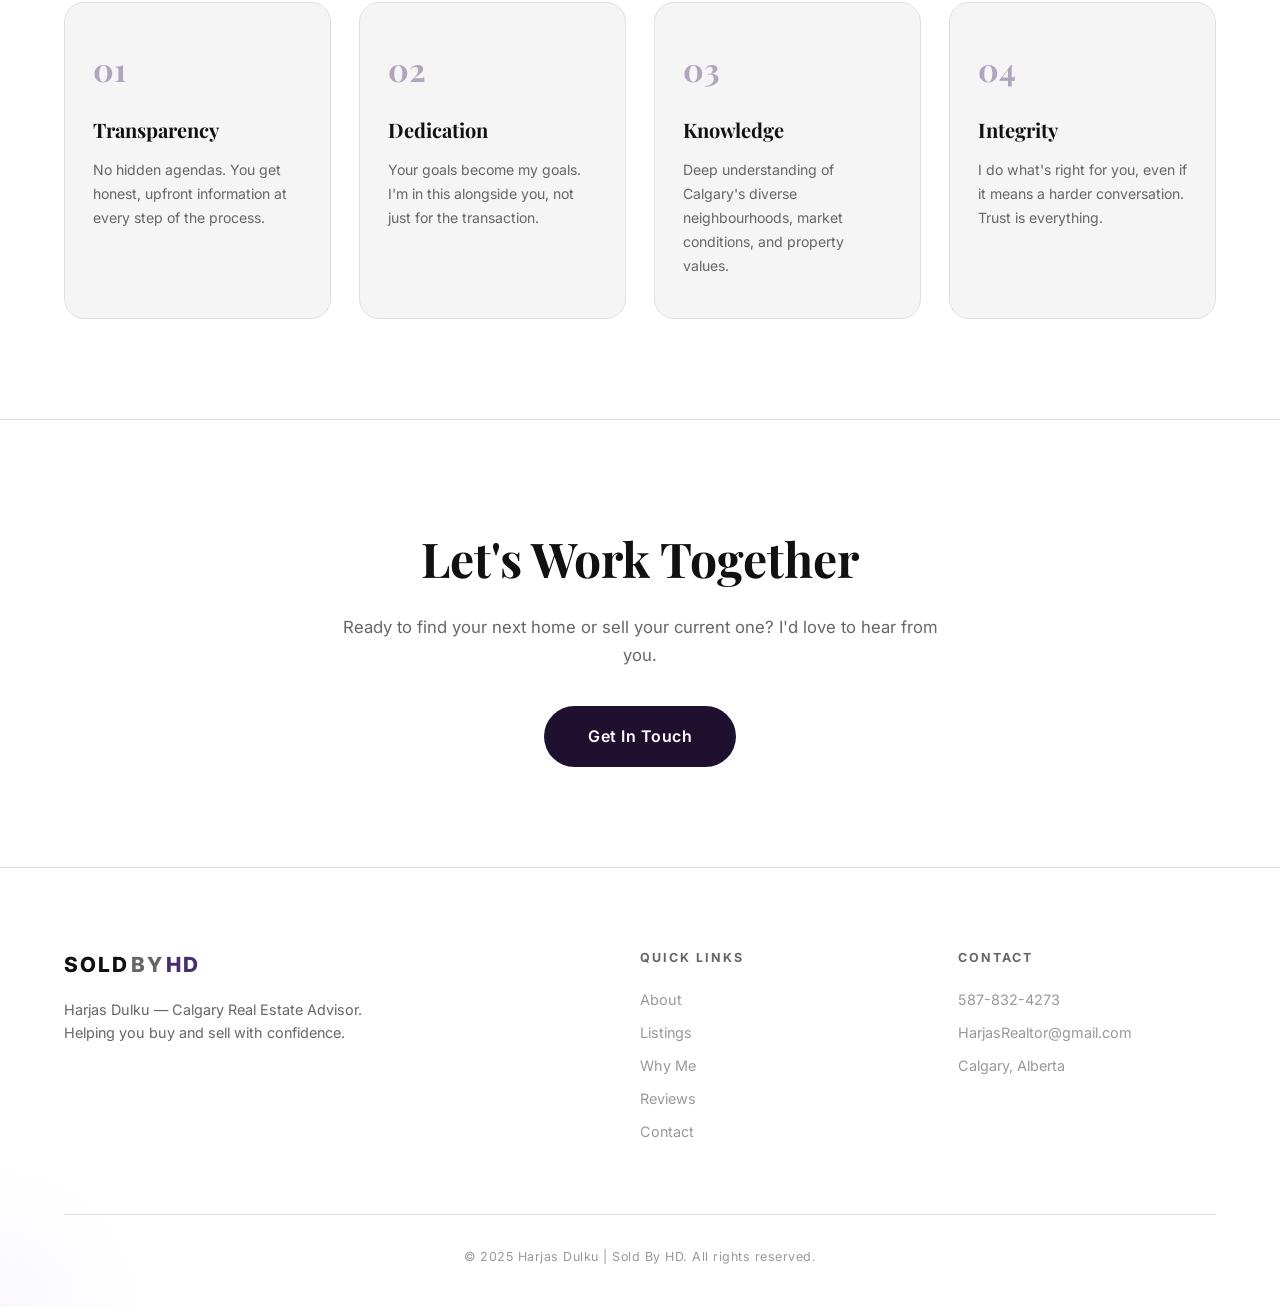
==== commit 28f4ee24: "Simplify What to Expect heading, link Leave a Review to Google, fix email casing - Remove 'The Exper" ====
--- a/about.html
+++ b/about.html
@@ -146,7 +146,7 @@
         <div class="footer-contact">
           <h4>Contact</h4>
           <a href="tel:+15878324273">587-832-4273</a>
-          <a href="mailto:harjasRealtor@gmail.com">harjasRealtor@gmail.com</a>
+          <a href="mailto:HarjasRealtor@gmail.com">HarjasRealtor@gmail.com</a>
           <p>Calgary, Alberta</p>
         </div>
       </div>
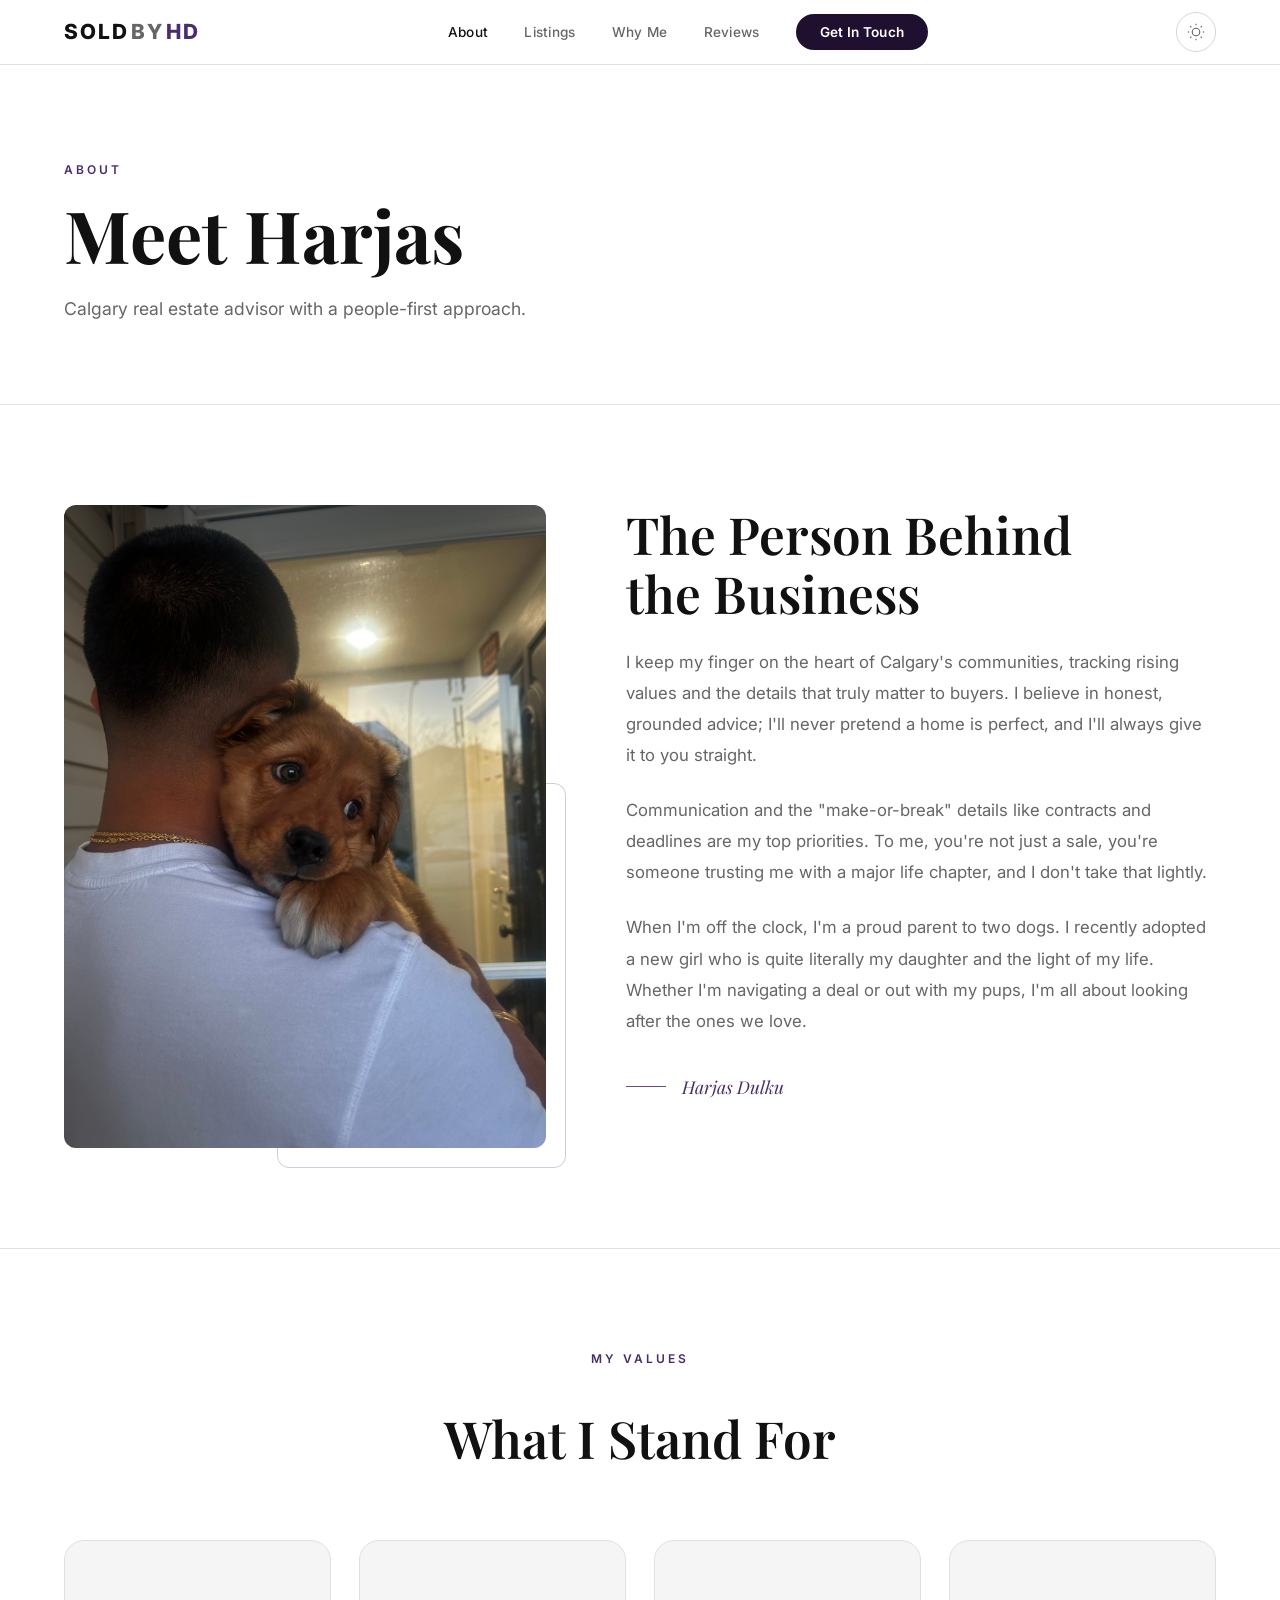
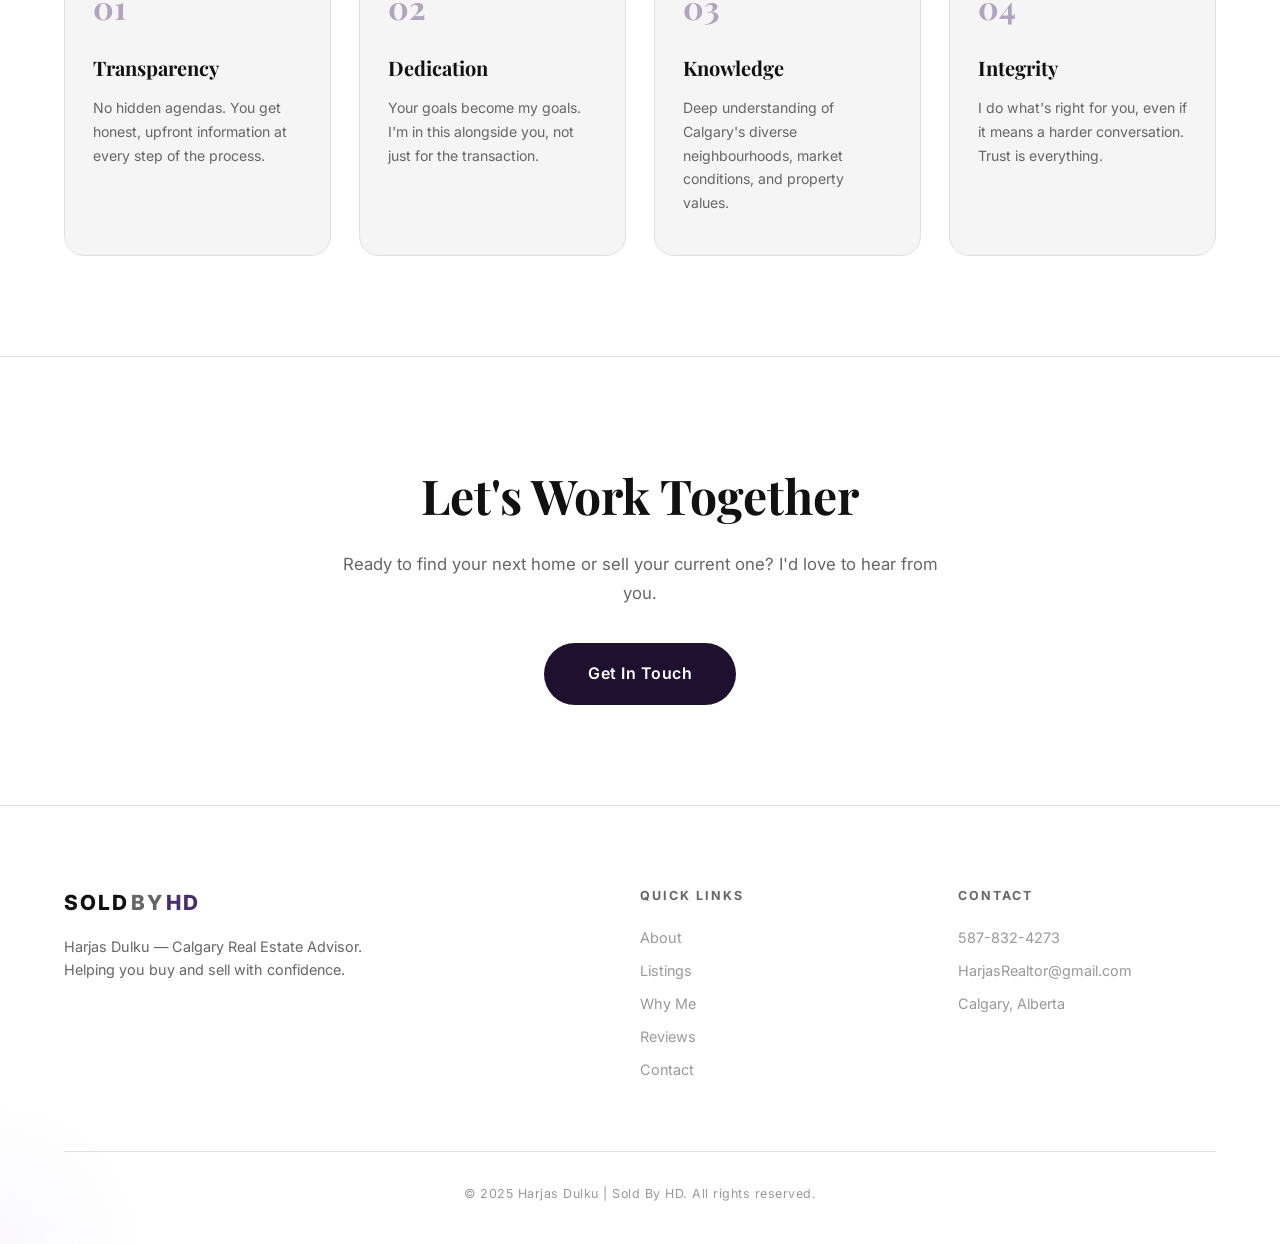
==== commit ef0eb476: "Refresh About bio + image; swap People First image - About page: replace formal portrait with puppy " ====
--- a/about.html
+++ b/about.html
@@ -8,6 +8,8 @@
   <link rel="preconnect" href="https://fonts.googleapis.com">
   <link rel="preconnect" href="https://fonts.gstatic.com" crossorigin>
   <link href="https://fonts.googleapis.com/css2?family=Inter:wght@300;400;500;600;700;800;900&family=Playfair+Display:ital,wght@0,400;0,500;0,600;0,700;1,400;1,500&display=swap" rel="stylesheet">
+  <link rel="icon" type="image/jpeg" href="favicon.jpg">
+  <link rel="apple-touch-icon" href="favicon.jpg">
   <link rel="stylesheet" href="styles.css">
 </head>
 <body>
@@ -53,25 +55,19 @@
     <div class="container">
       <div class="about-page-grid">
         <div class="about-page-image reveal">
-          <img src="Images/Dynamic Solo.jpeg" alt="Harjas Dulku at a formal event" class="about-real-image">
+          <img src="Images/IMG_5499_DOG.jpeg" alt="Harjas Dulku holding his puppy" class="about-real-image">
           <div class="about-image-accent"></div>
         </div>
         <div class="about-page-content">
           <h2 class="section-title reveal">The Person Behind<br>the Business</h2>
           <p class="about-text reveal">
-            I keep my finger on the pulse of Calgary's diverse communities — always paying attention to where values are rising, what features attract buyers, and what details truly make a difference in each area.
+            I keep my finger on the heart of Calgary's communities, tracking rising values and the details that truly matter to buyers. I believe in honest, grounded advice; I'll never pretend a home is perfect, and I'll always give it to you straight.
           </p>
           <p class="about-text reveal">
-            I believe in honest, grounded advice. I'll never pretend a home is perfect, and if there's something you should know, I'll tell you upfront.
+            Communication and the "make-or-break" details like contracts and deadlines are my top priorities. To me, you're not just a sale, you're someone trusting me with a major life chapter, and I don't take that lightly.
           </p>
           <p class="about-text reveal">
-            Communication is another thing I take seriously. You'll never be left wondering where things stand, because your questions and peace of mind matter to me.
-          </p>
-          <p class="about-text reveal">
-            I also stay focused on the small but important details — contracts, inspections, and deadlines — the things that can make or break a deal.
-          </p>
-          <p class="about-text reveal">
-            Above all, I approach every client with a people-first mindset. To me, you're not just another sale — you're someone trusting me with an important part of your life, and I don't take that lightly.
+            When I'm off the clock, I'm a proud parent to two dogs. I recently adopted a new girl who is quite literally my daughter and the light of my life. Whether I'm navigating a deal or out with my pups, I'm all about looking after the ones we love.
           </p>
           <div class="about-signature reveal">
             <div class="signature-line"></div>
